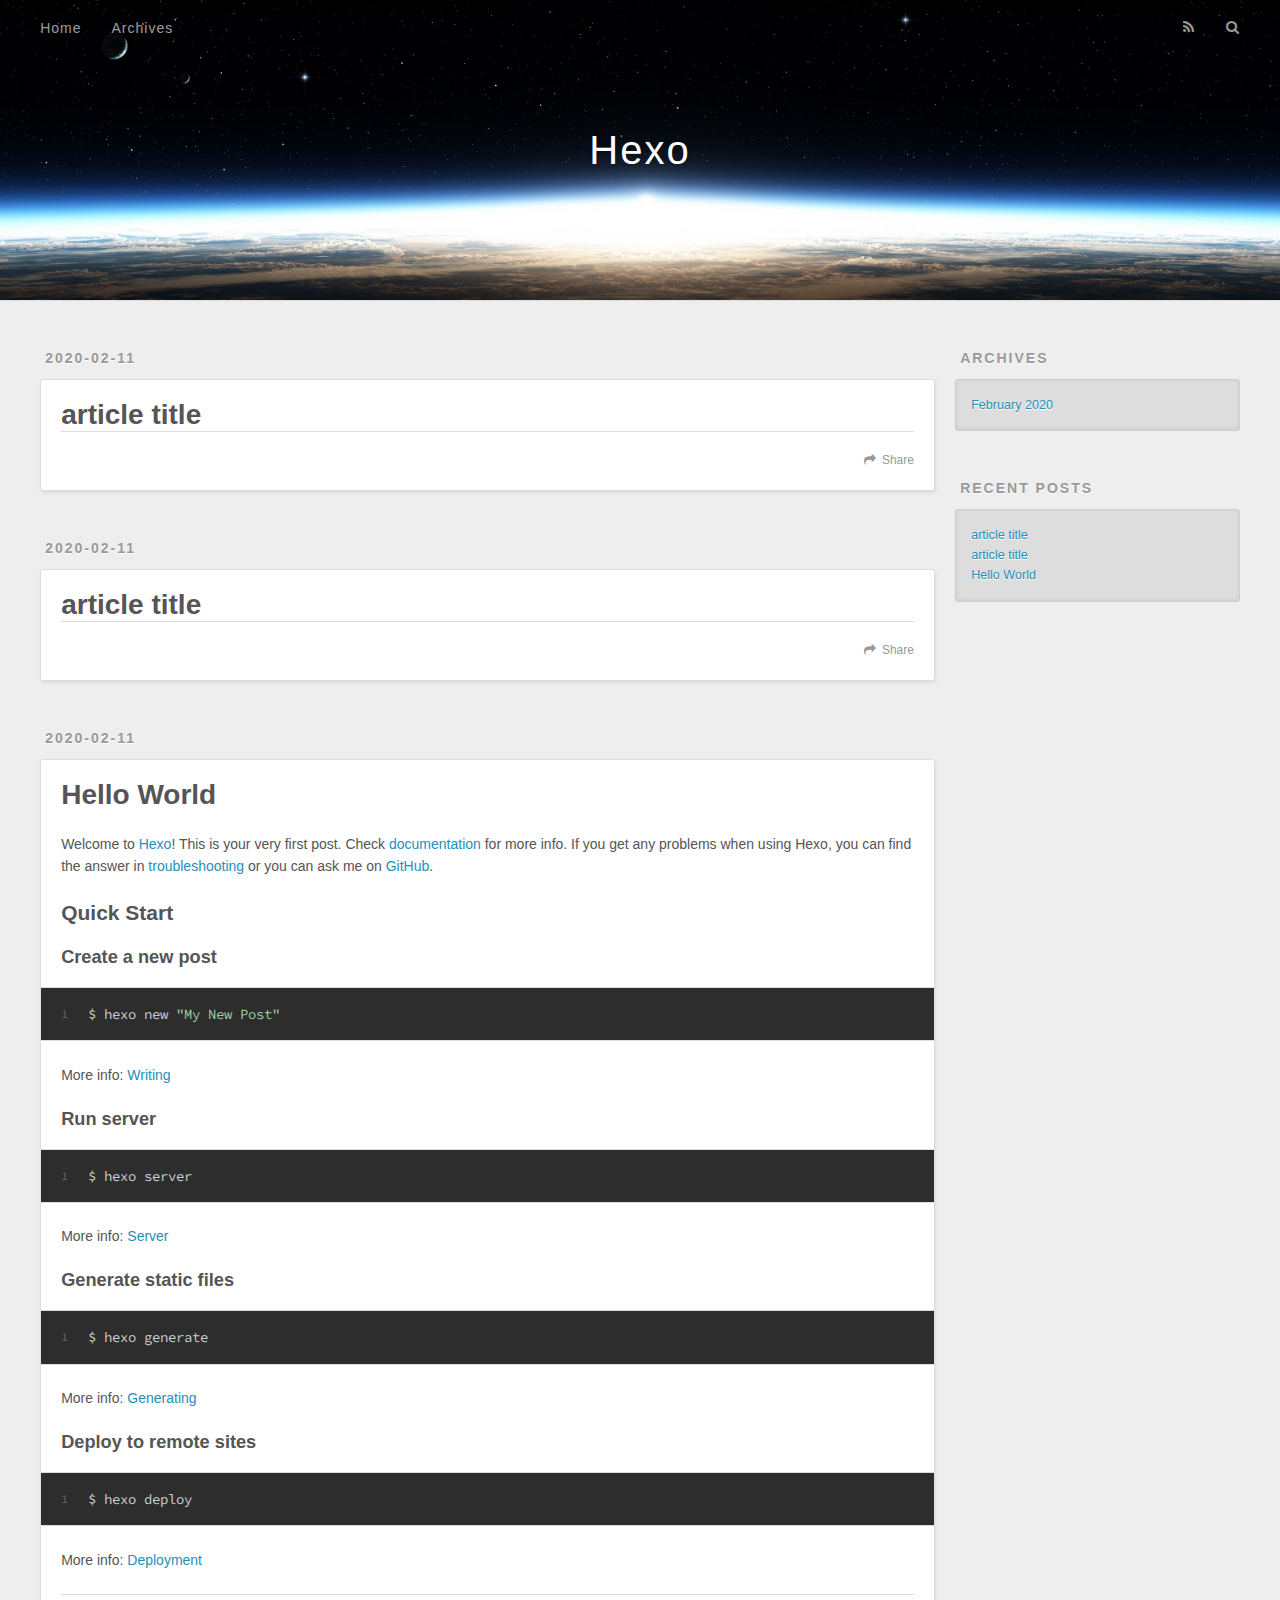
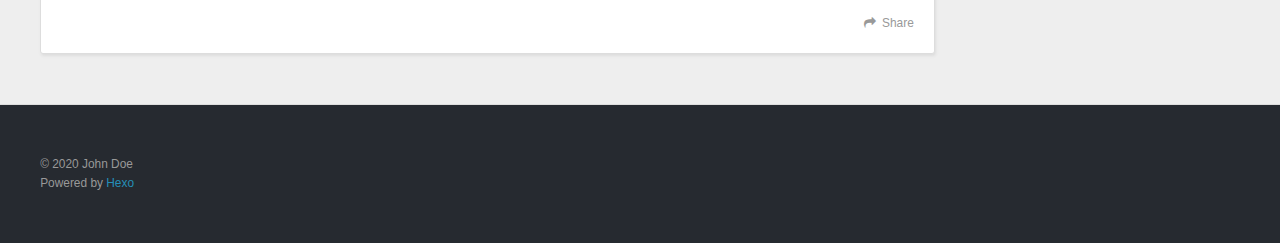
==== index.html @ 7d5e8325 "Site updated: 2020-02-11 22:13:36" ====
<!DOCTYPE html>
<html>
<head>
  <meta charset="utf-8">
  

  
  <title>Hexo</title>
  <meta name="viewport" content="width=device-width, initial-scale=1, maximum-scale=1">
  <meta property="og:type" content="website">
<meta property="og:title" content="Hexo">
<meta property="og:url" content="http://yoursite.com/index.html">
<meta property="og:site_name" content="Hexo">
<meta property="og:locale" content="en_US">
<meta property="article:author" content="John Doe">
<meta name="twitter:card" content="summary">
  
    <link rel="alternate" href="/atom.xml" title="Hexo" type="application/atom+xml">
  
  
    <link rel="icon" href="/favicon.png">
  
  
    <link href="//fonts.googleapis.com/css?family=Source+Code+Pro" rel="stylesheet" type="text/css">
  
  
<link rel="stylesheet" href="/css/style.css">

<meta name="generator" content="Hexo 4.2.0"></head>

<body>
  <div id="container">
    <div id="wrap">
      <header id="header">
  <div id="banner"></div>
  <div id="header-outer" class="outer">
    <div id="header-title" class="inner">
      <h1 id="logo-wrap">
        <a href="/" id="logo">Hexo</a>
      </h1>
      
    </div>
    <div id="header-inner" class="inner">
      <nav id="main-nav">
        <a id="main-nav-toggle" class="nav-icon"></a>
        
          <a class="main-nav-link" href="/">Home</a>
        
          <a class="main-nav-link" href="/archives">Archives</a>
        
      </nav>
      <nav id="sub-nav">
        
          <a id="nav-rss-link" class="nav-icon" href="/atom.xml" title="RSS Feed"></a>
        
        <a id="nav-search-btn" class="nav-icon" title="Search"></a>
      </nav>
      <div id="search-form-wrap">
        <form action="//google.com/search" method="get" accept-charset="UTF-8" class="search-form"><input type="search" name="q" class="search-form-input" placeholder="Search"><button type="submit" class="search-form-submit">&#xF002;</button><input type="hidden" name="sitesearch" value="http://yoursite.com"></form>
      </div>
    </div>
  </div>
</header>
      <div class="outer">
        <section id="main">
  
    <article id="post-article-title-1" class="article article-type-post" itemscope itemprop="blogPost">
  <div class="article-meta">
    <a href="/2020/02/11/article-title-1/" class="article-date">
  <time datetime="2020-02-11T14:12:03.000Z" itemprop="datePublished">2020-02-11</time>
</a>
    
  </div>
  <div class="article-inner">
    
    
      <header class="article-header">
        
  
    <h1 itemprop="name">
      <a class="article-title" href="/2020/02/11/article-title-1/">article title</a>
    </h1>
  

      </header>
    
    <div class="article-entry" itemprop="articleBody">
      
        
      
    </div>
    <footer class="article-footer">
      <a data-url="http://yoursite.com/2020/02/11/article-title-1/" data-id="ck6hyswh8000018v42j5yhwro" class="article-share-link">Share</a>
      
      
    </footer>
  </div>
  
</article>


  
    <article id="post-article-title" class="article article-type-post" itemscope itemprop="blogPost">
  <div class="article-meta">
    <a href="/2020/02/11/article-title/" class="article-date">
  <time datetime="2020-02-11T14:09:51.000Z" itemprop="datePublished">2020-02-11</time>
</a>
    
  </div>
  <div class="article-inner">
    
    
      <header class="article-header">
        
  
    <h1 itemprop="name">
      <a class="article-title" href="/2020/02/11/article-title/">article title</a>
    </h1>
  

      </header>
    
    <div class="article-entry" itemprop="articleBody">
      
        
      
    </div>
    <footer class="article-footer">
      <a data-url="http://yoursite.com/2020/02/11/article-title/" data-id="ck6hyswhe000118v4g1euhkkw" class="article-share-link">Share</a>
      
      
    </footer>
  </div>
  
</article>


  
    <article id="post-hello-world" class="article article-type-post" itemscope itemprop="blogPost">
  <div class="article-meta">
    <a href="/2020/02/11/hello-world/" class="article-date">
  <time datetime="2020-02-11T13:26:32.392Z" itemprop="datePublished">2020-02-11</time>
</a>
    
  </div>
  <div class="article-inner">
    
    
      <header class="article-header">
        
  
    <h1 itemprop="name">
      <a class="article-title" href="/2020/02/11/hello-world/">Hello World</a>
    </h1>
  

      </header>
    
    <div class="article-entry" itemprop="articleBody">
      
        <p>Welcome to <a href="https://hexo.io/" target="_blank" rel="noopener">Hexo</a>! This is your very first post. Check <a href="https://hexo.io/docs/" target="_blank" rel="noopener">documentation</a> for more info. If you get any problems when using Hexo, you can find the answer in <a href="https://hexo.io/docs/troubleshooting.html" target="_blank" rel="noopener">troubleshooting</a> or you can ask me on <a href="https://github.com/hexojs/hexo/issues" target="_blank" rel="noopener">GitHub</a>.</p>
<h2 id="Quick-Start"><a href="#Quick-Start" class="headerlink" title="Quick Start"></a>Quick Start</h2><h3 id="Create-a-new-post"><a href="#Create-a-new-post" class="headerlink" title="Create a new post"></a>Create a new post</h3><figure class="highlight bash"><table><tr><td class="gutter"><pre><span class="line">1</span><br></pre></td><td class="code"><pre><span class="line">$ hexo new <span class="string">"My New Post"</span></span><br></pre></td></tr></table></figure>

<p>More info: <a href="https://hexo.io/docs/writing.html" target="_blank" rel="noopener">Writing</a></p>
<h3 id="Run-server"><a href="#Run-server" class="headerlink" title="Run server"></a>Run server</h3><figure class="highlight bash"><table><tr><td class="gutter"><pre><span class="line">1</span><br></pre></td><td class="code"><pre><span class="line">$ hexo server</span><br></pre></td></tr></table></figure>

<p>More info: <a href="https://hexo.io/docs/server.html" target="_blank" rel="noopener">Server</a></p>
<h3 id="Generate-static-files"><a href="#Generate-static-files" class="headerlink" title="Generate static files"></a>Generate static files</h3><figure class="highlight bash"><table><tr><td class="gutter"><pre><span class="line">1</span><br></pre></td><td class="code"><pre><span class="line">$ hexo generate</span><br></pre></td></tr></table></figure>

<p>More info: <a href="https://hexo.io/docs/generating.html" target="_blank" rel="noopener">Generating</a></p>
<h3 id="Deploy-to-remote-sites"><a href="#Deploy-to-remote-sites" class="headerlink" title="Deploy to remote sites"></a>Deploy to remote sites</h3><figure class="highlight bash"><table><tr><td class="gutter"><pre><span class="line">1</span><br></pre></td><td class="code"><pre><span class="line">$ hexo deploy</span><br></pre></td></tr></table></figure>

<p>More info: <a href="https://hexo.io/docs/one-command-deployment.html" target="_blank" rel="noopener">Deployment</a></p>

      
    </div>
    <footer class="article-footer">
      <a data-url="http://yoursite.com/2020/02/11/hello-world/" data-id="ck6hxadur0000gwv4dtrx9w6g" class="article-share-link">Share</a>
      
      
    </footer>
  </div>
  
</article>


  


</section>
        
          <aside id="sidebar">
  
    

  
    

  
    
  
    
  <div class="widget-wrap">
    <h3 class="widget-title">Archives</h3>
    <div class="widget">
      <ul class="archive-list"><li class="archive-list-item"><a class="archive-list-link" href="/archives/2020/02/">February 2020</a></li></ul>
    </div>
  </div>


  
    
  <div class="widget-wrap">
    <h3 class="widget-title">Recent Posts</h3>
    <div class="widget">
      <ul>
        
          <li>
            <a href="/2020/02/11/article-title-1/">article title</a>
          </li>
        
          <li>
            <a href="/2020/02/11/article-title/">article title</a>
          </li>
        
          <li>
            <a href="/2020/02/11/hello-world/">Hello World</a>
          </li>
        
      </ul>
    </div>
  </div>

  
</aside>
        
      </div>
      <footer id="footer">
  
  <div class="outer">
    <div id="footer-info" class="inner">
      &copy; 2020 John Doe<br>
      Powered by <a href="http://hexo.io/" target="_blank">Hexo</a>
    </div>
  </div>
</footer>
    </div>
    <nav id="mobile-nav">
  
    <a href="/" class="mobile-nav-link">Home</a>
  
    <a href="/archives" class="mobile-nav-link">Archives</a>
  
</nav>
    

<script src="//ajax.googleapis.com/ajax/libs/jquery/2.0.3/jquery.min.js"></script>


  
<link rel="stylesheet" href="/fancybox/jquery.fancybox.css">

  
<script src="/fancybox/jquery.fancybox.pack.js"></script>




<script src="/js/script.js"></script>




  </div>
</body>
</html>
---- css/style.css ----
body {
  width: 100%;
}
body:before,
body:after {
  content: "";
  display: table;
}
body:after {
  clear: both;
}
html,
body,
div,
span,
applet,
object,
iframe,
h1,
h2,
h3,
h4,
h5,
h6,
p,
blockquote,
pre,
a,
abbr,
acronym,
address,
big,
cite,
code,
del,
dfn,
em,
img,
ins,
kbd,
q,
s,
samp,
small,
strike,
strong,
sub,
sup,
tt,
var,
dl,
dt,
dd,
ol,
ul,
li,
fieldset,
form,
label,
legend,
table,
caption,
tbody,
tfoot,
thead,
tr,
th,
td {
  margin: 0;
  padding: 0;
  border: 0;
  outline: 0;
  font-weight: inherit;
  font-style: inherit;
  font-family: inherit;
  font-size: 100%;
  vertical-align: baseline;
}
body {
  line-height: 1;
  color: #000;
  background: #fff;
}
ol,
ul {
  list-style: none;
}
table {
  border-collapse: separate;
  border-spacing: 0;
  vertical-align: middle;
}
caption,
th,
td {
  text-align: left;
  font-weight: normal;
  vertical-align: middle;
}
a img {
  border: none;
}
input,
button {
  margin: 0;
  padding: 0;
}
input::-moz-focus-inner,
button::-moz-focus-inner {
  border: 0;
  padding: 0;
}
@font-face {
  font-family: FontAwesome;
  font-style: normal;
  font-weight: normal;
  src: url("fonts/fontawesome-webfont.eot?v=#4.0.3");
  src: url("fonts/fontawesome-webfont.eot?#iefix&v=#4.0.3") format("embedded-opentype"), url("fonts/fontawesome-webfont.woff?v=#4.0.3") format("woff"), url("fonts/fontawesome-webfont.ttf?v=#4.0.3") format("truetype"), url("fonts/fontawesome-webfont.svg#fontawesomeregular?v=#4.0.3") format("svg");
}
html,
body,
#container {
  height: 100%;
}
body {
  background: #eee;
  font: 14px -apple-system, BlinkMacSystemFont, "Segoe UI", "Roboto", "Oxygen", "Ubuntu", "Cantarell", "Fira Sans", "Droid Sans", "Helvetica Neue", sans-serif;
  -webkit-text-size-adjust: 100%;
}
.outer {
  max-width: 1220px;
  margin: 0 auto;
  padding: 0 20px;
}
.outer:before,
.outer:after {
  content: "";
  display: table;
}
.outer:after {
  clear: both;
}
.inner {
  display: inline;
  float: left;
  width: 98.33333333333333%;
  margin: 0 0.833333333333333%;
}
.left,
.alignleft {
  float: left;
}
.right,
.alignright {
  float: right;
}
.clear {
  clear: both;
}
#container {
  position: relative;
}
.mobile-nav-on {
  overflow: hidden;
}
#wrap {
  height: 100%;
  width: 100%;
  position: absolute;
  top: 0;
  left: 0;
  -webkit-transition: 0.2s ease-out;
  -moz-transition: 0.2s ease-out;
  -ms-transition: 0.2s ease-out;
  transition: 0.2s ease-out;
  z-index: 1;
  background: #eee;
}
.mobile-nav-on #wrap {
  left: 280px;
}
@media screen and (min-width: 768px) {
  #main {
    display: inline;
    float: left;
    width: 73.33333333333333%;
    margin: 0 0.833333333333333%;
  }
}
.article-date,
.article-category-link,
.archive-year,
.widget-title {
  text-decoration: none;
  text-transform: uppercase;
  letter-spacing: 2px;
  color: #999;
  margin-bottom: 1em;
  margin-left: 5px;
  line-height: 1em;
  text-shadow: 0 1px #fff;
  font-weight: bold;
}
.article-inner,
.archive-article-inner {
  background: #fff;
  -webkit-box-shadow: 1px 2px 3px #ddd;
  box-shadow: 1px 2px 3px #ddd;
  border: 1px solid #ddd;
  border-radius: 3px;
}
.article-entry h1,
.widget h1 {
  font-size: 2em;
}
.article-entry h2,
.widget h2 {
  font-size: 1.5em;
}
.article-entry h3,
.widget h3 {
  font-size: 1.3em;
}
.article-entry h4,
.widget h4 {
  font-size: 1.2em;
}
.article-entry h5,
.widget h5 {
  font-size: 1em;
}
.article-entry h6,
.widget h6 {
  font-size: 1em;
  color: #999;
}
.article-entry hr,
.widget hr {
  border: 1px dashed #ddd;
}
.article-entry strong,
.widget strong {
  font-weight: bold;
}
.article-entry em,
.widget em,
.article-entry cite,
.widget cite {
  font-style: italic;
}
.article-entry sup,
.widget sup,
.article-entry sub,
.widget sub {
  font-size: 0.75em;
  line-height: 0;
  position: relative;
  vertical-align: baseline;
}
.article-entry sup,
.widget sup {
  top: -0.5em;
}
.article-entry sub,
.widget sub {
  bottom: -0.2em;
}
.article-entry small,
.widget small {
  font-size: 0.85em;
}
.article-entry acronym,
.widget acronym,
.article-entry abbr,
.widget abbr {
  border-bottom: 1px dotted;
}
.article-entry ul,
.widget ul,
.article-entry ol,
.widget ol,
.article-entry dl,
.widget dl {
  margin: 0 20px;
  line-height: 1.6em;
}
.article-entry ul ul,
.widget ul ul,
.article-entry ol ul,
.widget ol ul,
.article-entry ul ol,
.widget ul ol,
.article-entry ol ol,
.widget ol ol {
  margin-top: 0;
  margin-bottom: 0;
}
.article-entry ul,
.widget ul {
  list-style: disc;
}
.article-entry ol,
.widget ol {
  list-style: decimal;
}
.article-entry dt,
.widget dt {
  font-weight: bold;
}
#header {
  height: 300px;
  position: relative;
  border-bottom: 1px solid #ddd;
}
#header:before,
#header:after {
  content: "";
  position: absolute;
  left: 0;
  right: 0;
  height: 40px;
}
#header:before {
  top: 0;
  background: -webkit-linear-gradient(rgba(0,0,0,0.2), transparent);
  background: -moz-linear-gradient(rgba(0,0,0,0.2), transparent);
  background: -ms-linear-gradient(rgba(0,0,0,0.2), transparent);
  background: linear-gradient(rgba(0,0,0,0.2), transparent);
}
#header:after {
  bottom: 0;
  background: -webkit-linear-gradient(transparent, rgba(0,0,0,0.2));
  background: -moz-linear-gradient(transparent, rgba(0,0,0,0.2));
  background: -ms-linear-gradient(transparent, rgba(0,0,0,0.2));
  background: linear-gradient(transparent, rgba(0,0,0,0.2));
}
#header-outer {
  height: 100%;
  position: relative;
}
#header-inner {
  position: relative;
  overflow: hidden;
}
#banner {
  position: absolute;
  top: 0;
  left: 0;
  width: 100%;
  height: 100%;
  background: url("images/banner.jpg") center #000;
  -webkit-background-size: cover;
  -moz-background-size: cover;
  background-size: cover;
  z-index: -1;
}
#header-title {
  text-align: center;
  height: 40px;
  position: absolute;
  top: 50%;
  left: 0;
  margin-top: -20px;
}
#logo,
#subtitle {
  text-decoration: none;
  color: #fff;
  font-weight: 300;
  text-shadow: 0 1px 4px rgba(0,0,0,0.3);
}
#logo {
  font-size: 40px;
  line-height: 40px;
  letter-spacing: 2px;
}
#subtitle {
  font-size: 16px;
  line-height: 16px;
  letter-spacing: 1px;
}
#subtitle-wrap {
  margin-top: 16px;
}
#main-nav {
  float: left;
  margin-left: -15px;
}
.nav-icon,
.main-nav-link {
  float: left;
  color: #fff;
  opacity: 0.6;
  text-decoration: none;
  text-shadow: 0 1px rgba(0,0,0,0.2);
  -webkit-transition: opacity 0.2s;
  -moz-transition: opacity 0.2s;
  -ms-transition: opacity 0.2s;
  transition: opacity 0.2s;
  display: block;
  padding: 20px 15px;
}
.nav-icon:hover,
.main-nav-link:hover {
  opacity: 1;
}
.nav-icon {
  font-family: FontAwesome;
  text-align: center;
  font-size: 14px;
  width: 14px;
  height: 14px;
  padding: 20px 15px;
  position: relative;
  cursor: pointer;
}
.main-nav-link {
  font-weight: 300;
  letter-spacing: 1px;
}
@media screen and (max-width: 479px) {
  .main-nav-link {
    display: none;
  }
}
#main-nav-toggle {
  display: none;
}
#main-nav-toggle:before {
  content: "\f0c9";
}
@media screen and (max-width: 479px) {
  #main-nav-toggle {
    display: block;
  }
}
#sub-nav {
  float: right;
  margin-right: -15px;
}
#nav-rss-link:before {
  content: "\f09e";
}
#nav-search-btn:before {
  content: "\f002";
}
#search-form-wrap {
  position: absolute;
  top: 15px;
  width: 150px;
  height: 30px;
  right: -150px;
  opacity: 0;
  -webkit-transition: 0.2s ease-out;
  -moz-transition: 0.2s ease-out;
  -ms-transition: 0.2s ease-out;
  transition: 0.2s ease-out;
}
#search-form-wrap.on {
  opacity: 1;
  right: 0;
}
@media screen and (max-width: 479px) {
  #search-form-wrap {
    width: 100%;
    right: -100%;
  }
}
.search-form {
  position: absolute;
  top: 0;
  left: 0;
  right: 0;
  background: #fff;
  padding: 5px 15px;
  border-radius: 15px;
  -webkit-box-shadow: 0 0 10px rgba(0,0,0,0.3);
  box-shadow: 0 0 10px rgba(0,0,0,0.3);
}
.search-form-input {
  border: none;
  background: none;
  color: #555;
  width: 100%;
  font: 13px -apple-system, BlinkMacSystemFont, "Segoe UI", "Roboto", "Oxygen", "Ubuntu", "Cantarell", "Fira Sans", "Droid Sans", "Helvetica Neue", sans-serif;
  outline: none;
}
.search-form-input::-webkit-search-results-decoration,
.search-form-input::-webkit-search-cancel-button {
  -webkit-appearance: none;
}
.search-form-submit {
  position: absolute;
  top: 50%;
  right: 10px;
  margin-top: -7px;
  font: 13px FontAwesome;
  border: none;
  background: none;
  color: #bbb;
  cursor: pointer;
}
.search-form-submit:hover,
.search-form-submit:focus {
  color: #777;
}
.article {
  margin: 50px 0;
}
.article-inner {
  overflow: hidden;
}
.article-meta:before,
.article-meta:after {
  content: "";
  display: table;
}
.article-meta:after {
  clear: both;
}
.article-date {
  float: left;
}
.article-category {
  float: left;
  line-height: 1em;
  color: #ccc;
  text-shadow: 0 1px #fff;
  margin-left: 8px;
}
.article-category:before {
  content: "\2022";
}
.article-category-link {
  margin: 0 12px 1em;
}
.article-header {
  padding: 20px 20px 0;
}
.article-title {
  text-decoration: none;
  font-size: 2em;
  font-weight: bold;
  color: #555;
  line-height: 1.1em;
  -webkit-transition: color 0.2s;
  -moz-transition: color 0.2s;
  -ms-transition: color 0.2s;
  transition: color 0.2s;
}
a.article-title:hover {
  color: #258fb8;
}
.article-entry {
  color: #555;
  padding: 0 20px;
}
.article-entry:before,
.article-entry:after {
  content: "";
  display: table;
}
.article-entry:after {
  clear: both;
}
.article-entry p,
.article-entry table {
  line-height: 1.6em;
  margin: 1.6em 0;
}
.article-entry h1,
.article-entry h2,
.article-entry h3,
.article-entry h4,
.article-entry h5,
.article-entry h6 {
  font-weight: bold;
}
.article-entry h1,
.article-entry h2,
.article-entry h3,
.article-entry h4,
.article-entry h5,
.article-entry h6 {
  line-height: 1.1em;
  margin: 1.1em 0;
}
.article-entry a {
  color: #258fb8;
  text-decoration: none;
}
.article-entry a:hover {
  text-decoration: underline;
}
.article-entry ul,
.article-entry ol,
.article-entry dl {
  margin-top: 1.6em;
  margin-bottom: 1.6em;
}
.article-entry img,
.article-entry video {
  max-width: 100%;
  height: auto;
  display: block;
  margin: auto;
}
.article-entry iframe {
  border: none;
}
.article-entry table {
  width: 100%;
  border-collapse: collapse;
  border-spacing: 0;
}
.article-entry th {
  font-weight: bold;
  border-bottom: 3px solid #ddd;
  padding-bottom: 0.5em;
}
.article-entry td {
  border-bottom: 1px solid #ddd;
  padding: 10px 0;
}
.article-entry blockquote {
  font-family: Georgia, "Times New Roman", serif;
  font-size: 1.4em;
  margin: 1.6em 20px;
  text-align: center;
}
.article-entry blockquote footer {
  font-size: 14px;
  margin: 1.6em 0;
  font-family: -apple-system, BlinkMacSystemFont, "Segoe UI", "Roboto", "Oxygen", "Ubuntu", "Cantarell", "Fira Sans", "Droid Sans", "Helvetica Neue", sans-serif;
}
.article-entry blockquote footer cite:before {
  content: "—";
  padding: 0 0.5em;
}
.article-entry .pullquote {
  text-align: left;
  width: 45%;
  margin: 0;
}
.article-entry .pullquote.left {
  margin-left: 0.5em;
  margin-right: 1em;
}
.article-entry .pullquote.right {
  margin-right: 0.5em;
  margin-left: 1em;
}
.article-entry .caption {
  color: #999;
  display: block;
  font-size: 0.9em;
  margin-top: 0.5em;
  position: relative;
  text-align: center;
}
.article-entry .video-container {
  position: relative;
  padding-top: 56.25%;
  height: 0;
  overflow: hidden;
}
.article-entry .video-container iframe,
.article-entry .video-container object,
.article-entry .video-container embed {
  position: absolute;
  top: 0;
  left: 0;
  width: 100%;
  height: 100%;
  margin-top: 0;
}
.article-more-link a {
  display: inline-block;
  line-height: 1em;
  padding: 6px 15px;
  border-radius: 15px;
  background: #eee;
  color: #999;
  text-shadow: 0 1px #fff;
  text-decoration: none;
}
.article-more-link a:hover {
  background: #258fb8;
  color: #fff;
  text-decoration: none;
  text-shadow: 0 1px #1e7293;
}
.article-footer {
  font-size: 0.85em;
  line-height: 1.6em;
  border-top: 1px solid #ddd;
  padding-top: 1.6em;
  margin: 0 20px 20px;
}
.article-footer:before,
.article-footer:after {
  content: "";
  display: table;
}
.article-footer:after {
  clear: both;
}
.article-footer a {
  color: #999;
  text-decoration: none;
}
.article-footer a:hover {
  color: #555;
}
.article-tag-list-item {
  float: left;
  margin-right: 10px;
}
.article-tag-list-link:before {
  content: "#";
}
.article-comment-link {
  float: right;
}
.article-comment-link:before {
  content: "\f075";
  font-family: FontAwesome;
  padding-right: 8px;
}
.article-share-link {
  cursor: pointer;
  float: right;
  margin-left: 20px;
}
.article-share-link:before {
  content: "\f064";
  font-family: FontAwesome;
  padding-right: 6px;
}
#article-nav {
  position: relative;
}
#article-nav:before,
#article-nav:after {
  content: "";
  display: table;
}
#article-nav:after {
  clear: both;
}
@media screen and (min-width: 768px) {
  #article-nav {
    margin: 50px 0;
  }
  #article-nav:before {
    width: 8px;
    height: 8px;
    position: absolute;
    top: 50%;
    left: 50%;
    margin-top: -4px;
    margin-left: -4px;
    content: "";
    border-radius: 50%;
    background: #ddd;
    -webkit-box-shadow: 0 1px 2px #fff;
    box-shadow: 0 1px 2px #fff;
  }
}
.article-nav-link-wrap {
  text-decoration: none;
  text-shadow: 0 1px #fff;
  color: #999;
  -webkit-box-sizing: border-box;
  -moz-box-sizing: border-box;
  box-sizing: border-box;
  margin-top: 50px;
  text-align: center;
  display: block;
}
.article-nav-link-wrap:hover {
  color: #555;
}
@media screen and (min-width: 768px) {
  .article-nav-link-wrap {
    width: 50%;
    margin-top: 0;
  }
}
@media screen and (min-width: 768px) {
  #article-nav-newer {
    float: left;
    text-align: right;
    padding-right: 20px;
  }
}
@media screen and (min-width: 768px) {
  #article-nav-older {
    float: right;
    text-align: left;
    padding-left: 20px;
  }
}
.article-nav-caption {
  text-transform: uppercase;
  letter-spacing: 2px;
  color: #ddd;
  line-height: 1em;
  font-weight: bold;
}
#article-nav-newer .article-nav-caption {
  margin-right: -2px;
}
.article-nav-title {
  font-size: 0.85em;
  line-height: 1.6em;
  margin-top: 0.5em;
}
.article-share-box {
  position: absolute;
  display: none;
  background: #fff;
  -webkit-box-shadow: 1px 2px 10px rgba(0,0,0,0.2);
  box-shadow: 1px 2px 10px rgba(0,0,0,0.2);
  border-radius: 3px;
  margin-left: -145px;
  overflow: hidden;
  z-index: 1;
}
.article-share-box.on {
  display: block;
}
.article-share-input {
  width: 100%;
  background: none;
  -webkit-box-sizing: border-box;
  -moz-box-sizing: border-box;
  box-sizing: border-box;
  font: 14px -apple-system, BlinkMacSystemFont, "Segoe UI", "Roboto", "Oxygen", "Ubuntu", "Cantarell", "Fira Sans", "Droid Sans", "Helvetica Neue", sans-serif;
  padding: 0 15px;
  color: #555;
  outline: none;
  border: 1px solid #ddd;
  border-radius: 3px 3px 0 0;
  height: 36px;
  line-height: 36px;
}
.article-share-links {
  background: #eee;
}
.article-share-links:before,
.article-share-links:after {
  content: "";
  display: table;
}
.article-share-links:after {
  clear: both;
}
.article-share-twitter,
.article-share-facebook,
.article-share-pinterest,
.article-share-google {
  width: 50px;
  height: 36px;
  display: block;
  float: left;
  position: relative;
  color: #999;
  text-shadow: 0 1px #fff;
}
.article-share-twitter:before,
.article-share-facebook:before,
.article-share-pinterest:before,
.article-share-google:before {
  font-size: 20px;
  font-family: FontAwesome;
  width: 20px;
  height: 20px;
  position: absolute;
  top: 50%;
  left: 50%;
  margin-top: -10px;
  margin-left: -10px;
  text-align: center;
}
.article-share-twitter:hover,
.article-share-facebook:hover,
.article-share-pinterest:hover,
.article-share-google:hover {
  color: #fff;
}
.article-share-twitter:before {
  content: "\f099";
}
.article-share-twitter:hover {
  background: #00aced;
  text-shadow: 0 1px #008abe;
}
.article-share-facebook:before {
  content: "\f09a";
}
.article-share-facebook:hover {
  background: #3b5998;
  text-shadow: 0 1px #2f477a;
}
.article-share-pinterest:before {
  content: "\f0d2";
}
.article-share-pinterest:hover {
  background: #cb2027;
  text-shadow: 0 1px #a21a1f;
}
.article-share-google:before {
  content: "\f0d5";
}
.article-share-google:hover {
  background: #dd4b39;
  text-shadow: 0 1px #be3221;
}
.article-gallery {
  background: #000;
  position: relative;
}
.article-gallery-photos {
  position: relative;
  overflow: hidden;
}
.article-gallery-img {
  display: none;
  max-width: 100%;
}
.article-gallery-img:first-child {
  display: block;
}
.article-gallery-img.loaded {
  position: absolute;
  display: block;
}
.article-gallery-img img {
  display: block;
  max-width: 100%;
  margin: 0 auto;
}
#comments {
  background: #fff;
  -webkit-box-shadow: 1px 2px 3px #ddd;
  box-shadow: 1px 2px 3px #ddd;
  padding: 20px;
  border: 1px solid #ddd;
  border-radius: 3px;
  margin: 50px 0;
}
#comments a {
  color: #258fb8;
}
.archives-wrap {
  margin: 50px 0;
}
.archives:before,
.archives:after {
  content: "";
  display: table;
}
.archives:after {
  clear: both;
}
.archive-year-wrap {
  margin-bottom: 1em;
}
.archives {
  -webkit-column-gap: 10px;
  -moz-column-gap: 10px;
  column-gap: 10px;
}
@media screen and (min-width: 480px) and (max-width: 767px) {
  .archives {
    -webkit-column-count: 2;
    -moz-column-count: 2;
    column-count: 2;
  }
}
@media screen and (min-width: 768px) {
  .archives {
    -webkit-column-count: 3;
    -moz-column-count: 3;
    column-count: 3;
  }
}
.archive-article {
  -webkit-column-break-inside: avoid;
  page-break-inside: avoid;
  overflow: hidden;
  break-inside: avoid-column;
}
.archive-article-inner {
  padding: 10px;
  margin-bottom: 15px;
}
.archive-article-title {
  text-decoration: none;
  font-weight: bold;
  color: #555;
  -webkit-transition: color 0.2s;
  -moz-transition: color 0.2s;
  -ms-transition: color 0.2s;
  transition: color 0.2s;
  line-height: 1.6em;
}
.archive-article-title:hover {
  color: #258fb8;
}
.archive-article-footer {
  margin-top: 1em;
}
.archive-article-date {
  color: #999;
  text-decoration: none;
  font-size: 0.85em;
  line-height: 1em;
  margin-bottom: 0.5em;
  display: block;
}
#page-nav {
  margin: 50px auto;
  background: #fff;
  -webkit-box-shadow: 1px 2px 3px #ddd;
  box-shadow: 1px 2px 3px #ddd;
  border: 1px solid #ddd;
  border-radius: 3px;
  text-align: center;
  color: #999;
  overflow: hidden;
}
#page-nav:before,
#page-nav:after {
  content: "";
  display: table;
}
#page-nav:after {
  clear: both;
}
#page-nav a,
#page-nav span {
  padding: 10px 20px;
  line-height: 1;
  height: 2ex;
}
#page-nav a {
  color: #999;
  text-decoration: none;
}
#page-nav a:hover {
  background: #999;
  color: #fff;
}
#page-nav .prev {
  float: left;
}
#page-nav .next {
  float: right;
}
#page-nav .page-number {
  display: inline-block;
}
@media screen and (max-width: 479px) {
  #page-nav .page-number {
    display: none;
  }
}
#page-nav .current {
  color: #555;
  font-weight: bold;
}
#page-nav .space {
  color: #ddd;
}
#footer {
  background: #262a30;
  padding: 50px 0;
  border-top: 1px solid #ddd;
  color: #999;
}
#footer a {
  color: #258fb8;
  text-decoration: none;
}
#footer a:hover {
  text-decoration: underline;
}
#footer-info {
  line-height: 1.6em;
  font-size: 0.85em;
}
.article-entry pre,
.article-entry .highlight {
  background: #2d2d2d;
  margin: 0 -20px;
  padding: 15px 20px;
  border-style: solid;
  border-color: #ddd;
  border-width: 1px 0;
  overflow: auto;
  color: #ccc;
  line-height: 22.400000000000002px;
}
.article-entry .highlight .gutter pre,
.article-entry .gist .gist-file .gist-data .line-numbers {
  color: #666;
  font-size: 0.85em;
}
.article-entry pre,
.article-entry code {
  font-family: "Source Code Pro", Consolas, Monaco, Menlo, Consolas, monospace;
}
.article-entry code {
  background: #eee;
  text-shadow: 0 1px #fff;
  padding: 0 0.3em;
}
.article-entry pre code {
  background: none;
  text-shadow: none;
  padding: 0;
}
.article-entry .highlight pre {
  border: none;
  margin: 0;
  padding: 0;
}
.article-entry .highlight table {
  margin: 0;
  width: auto;
}
.article-entry .highlight td {
  border: none;
  padding: 0;
}
.article-entry .highlight figcaption {
  font-size: 0.85em;
  color: #999;
  line-height: 1em;
  margin-bottom: 1em;
}
.article-entry .highlight figcaption:before,
.article-entry .highlight figcaption:after {
  content: "";
  display: table;
}
.article-entry .highlight figcaption:after {
  clear: both;
}
.article-entry .highlight figcaption a {
  float: right;
}
.article-entry .highlight .gutter pre {
  text-align: right;
  padding-right: 20px;
}
.article-entry .highlight .line {
  height: 22.400000000000002px;
}
.article-entry .highlight .line.marked {
  background: #515151;
}
.article-entry .gist {
  margin: 0 -20px;
  border-style: solid;
  border-color: #ddd;
  border-width: 1px 0;
  background: #2d2d2d;
  padding: 15px 20px 15px 0;
}
.article-entry .gist .gist-file {
  border: none;
  font-family: "Source Code Pro", Consolas, Monaco, Menlo, Consolas, monospace;
  margin: 0;
}
.article-entry .gist .gist-file .gist-data {
  background: none;
  border: none;
}
.article-entry .gist .gist-file .gist-data .line-numbers {
  background: none;
  border: none;
  padding: 0 20px 0 0;
}
.article-entry .gist .gist-file .gist-data .line-data {
  padding: 0 !important;
}
.article-entry .gist .gist-file .highlight {
  margin: 0;
  padding: 0;
  border: none;
}
.article-entry .gist .gist-file .gist-meta {
  background: #2d2d2d;
  color: #999;
  font: 0.85em -apple-system, BlinkMacSystemFont, "Segoe UI", "Roboto", "Oxygen", "Ubuntu", "Cantarell", "Fira Sans", "Droid Sans", "Helvetica Neue", sans-serif;
  text-shadow: 0 0;
  padding: 0;
  margin-top: 1em;
  margin-left: 20px;
}
.article-entry .gist .gist-file .gist-meta a {
  color: #258fb8;
  font-weight: normal;
}
.article-entry .gist .gist-file .gist-meta a:hover {
  text-decoration: underline;
}
pre .comment,
pre .title {
  color: #999;
}
pre .variable,
pre .attribute,
pre .tag,
pre .regexp,
pre .ruby .constant,
pre .xml .tag .title,
pre .xml .pi,
pre .xml .doctype,
pre .html .doctype,
pre .css .id,
pre .css .class,
pre .css .pseudo {
  color: #f2777a;
}
pre .number,
pre .preprocessor,
pre .built_in,
pre .literal,
pre .params,
pre .constant {
  color: #f99157;
}
pre .class,
pre .ruby .class .title,
pre .css .rules .attribute {
  color: #9c9;
}
pre .string,
pre .value,
pre .inheritance,
pre .header,
pre .ruby .symbol,
pre .xml .cdata {
  color: #9c9;
}
pre .css .hexcolor {
  color: #6cc;
}
pre .function,
pre .python .decorator,
pre .python .title,
pre .ruby .function .title,
pre .ruby .title .keyword,
pre .perl .sub,
pre .javascript .title,
pre .coffeescript .title {
  color: #69c;
}
pre .keyword,
pre .javascript .function {
  color: #c9c;
}
@media screen and (max-width: 479px) {
  #mobile-nav {
    position: absolute;
    top: 0;
    left: 0;
    width: 280px;
    height: 100%;
    background: #191919;
    border-right: 1px solid #fff;
  }
}
@media screen and (max-width: 479px) {
  .mobile-nav-link {
    display: block;
    color: #999;
    text-decoration: none;
    padding: 15px 20px;
    font-weight: bold;
  }
  .mobile-nav-link:hover {
    color: #fff;
  }
}
@media screen and (min-width: 768px) {
  #sidebar {
    display: inline;
    float: left;
    width: 23.333333333333332%;
    margin: 0 0.833333333333333%;
  }
}
.widget-wrap {
  margin: 50px 0;
}
.widget {
  color: #777;
  text-shadow: 0 1px #fff;
  background: #ddd;
  -webkit-box-shadow: 0 -1px 4px #ccc inset;
  box-shadow: 0 -1px 4px #ccc inset;
  border: 1px solid #ccc;
  padding: 15px;
  border-radius: 3px;
}
.widget a {
  color: #258fb8;
  text-decoration: none;
}
.widget a:hover {
  text-decoration: underline;
}
.widget ul ul,
.widget ol ul,
.widget dl ul,
.widget ul ol,
.widget ol ol,
.widget dl ol,
.widget ul dl,
.widget ol dl,
.widget dl dl {
  margin-left: 15px;
  list-style: disc;
}
.widget {
  line-height: 1.6em;
  word-wrap: break-word;
  font-size: 0.9em;
}
.widget ul,
.widget ol {
  list-style: none;
  margin: 0;
}
.widget ul ul,
.widget ol ul,
.widget ul ol,
.widget ol ol {
  margin: 0 20px;
}
.widget ul ul,
.widget ol ul {
  list-style: disc;
}
.widget ul ol,
.widget ol ol {
  list-style: decimal;
}
.category-list-count,
.tag-list-count,
.archive-list-count {
  padding-left: 5px;
  color: #999;
  font-size: 0.85em;
}
.category-list-count:before,
.tag-list-count:before,
.archive-list-count:before {
  content: "(";
}
.category-list-count:after,
.tag-list-count:after,
.archive-list-count:after {
  content: ")";
}
.tagcloud a {
  margin-right: 5px;
  display: inline-block;
}
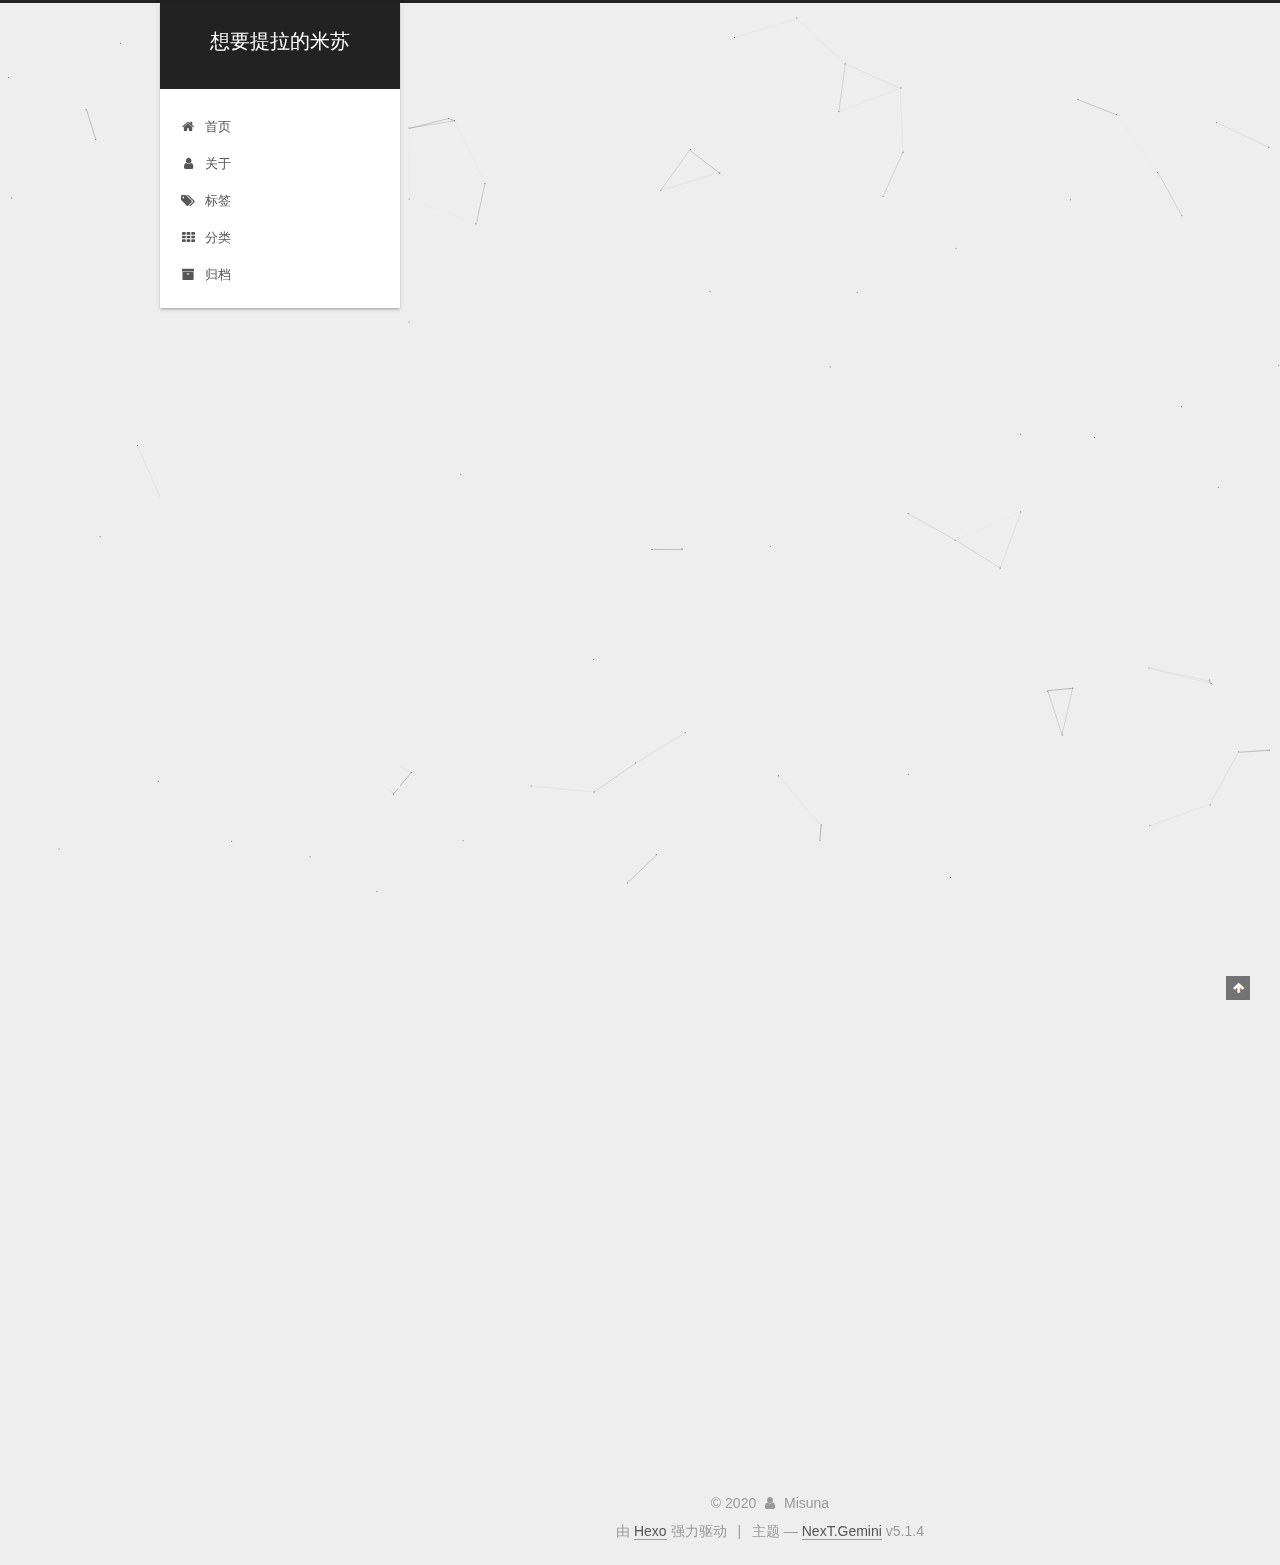
==== commit dab9751e: "Site updated: 2020-02-12 00:01:59" ====
--- a/index.html
+++ b/index.html
@@ -1,276 +1,937 @@
 <!DOCTYPE html>
-<html>
+
+
+
+  
+
+
+<html class="theme-next gemini use-motion" lang="zh-Hans">
 <head>
-  <meta charset="utf-8">
-  
-
-  
-  <title>Hexo</title>
-  <meta name="viewport" content="width=device-width, initial-scale=1, maximum-scale=1">
-  <meta property="og:type" content="website">
-<meta property="og:title" content="Hexo">
+  <meta charset="UTF-8"/>
+<meta http-equiv="X-UA-Compatible" content="IE=edge" />
+<meta name="viewport" content="width=device-width, initial-scale=1, maximum-scale=1"/>
+<meta name="theme-color" content="#222">
+
+
+
+
+
+
+
+
+
+<meta http-equiv="Cache-Control" content="no-transform" />
+<meta http-equiv="Cache-Control" content="no-siteapp" />
+
+
+
+
+
+
+
+
+
+
+
+
+
+
+
+
+  
+  
+  <link href="/lib/fancybox/source/jquery.fancybox.css?v=2.1.5" rel="stylesheet" type="text/css" />
+
+
+
+
+
+
+
+<link href="/lib/font-awesome/css/font-awesome.min.css?v=4.6.2" rel="stylesheet" type="text/css" />
+
+<link href="/css/main.css?v=5.1.4" rel="stylesheet" type="text/css" />
+
+
+  <link rel="apple-touch-icon" sizes="180x180" href="/images/apple-touch-icon-next.png?v=5.1.4">
+
+
+  <link rel="icon" type="image/png" sizes="32x32" href="/images/favicon-32x32-next.png?v=5.1.4">
+
+
+  <link rel="icon" type="image/png" sizes="16x16" href="/images/favicon-16x16-next.png?v=5.1.4">
+
+
+  <link rel="mask-icon" href="/images/logo.svg?v=5.1.4" color="#222">
+
+
+
+
+
+  <meta name="keywords" content="Hexo, NexT" />
+
+
+
+
+
+
+
+
+
+
+<meta name="description" content="大概需要做点什么了">
+<meta property="og:type" content="website">
+<meta property="og:title" content="想要提拉的米苏">
 <meta property="og:url" content="http://yoursite.com/index.html">
-<meta property="og:site_name" content="Hexo">
-<meta property="og:locale" content="en_US">
-<meta property="article:author" content="John Doe">
+<meta property="og:site_name" content="想要提拉的米苏">
+<meta property="og:description" content="大概需要做点什么了">
+<meta property="article:author" content="Misuna">
 <meta name="twitter:card" content="summary">
-  
-    <link rel="alternate" href="/atom.xml" title="Hexo" type="application/atom+xml">
-  
-  
-    <link rel="icon" href="/favicon.png">
-  
-  
-    <link href="//fonts.googleapis.com/css?family=Source+Code+Pro" rel="stylesheet" type="text/css">
-  
-  
-<link rel="stylesheet" href="/css/style.css">
+
+
+
+<script type="text/javascript" id="hexo.configurations">
+  var NexT = window.NexT || {};
+  var CONFIG = {
+    root: '/',
+    scheme: 'Gemini',
+    version: '5.1.4',
+    sidebar: {"position":"left","display":"post","offset":12,"b2t":false,"scrollpercent":false,"onmobile":false},
+    fancybox: true,
+    tabs: true,
+    motion: {"enable":true,"async":false,"transition":{"post_block":"fadeIn","post_header":"slideDownIn","post_body":"slideDownIn","coll_header":"slideLeftIn","sidebar":"slideUpIn"}},
+    duoshuo: {
+      userId: '0',
+      author: '博主'
+    },
+    algolia: {
+      applicationID: '',
+      apiKey: '',
+      indexName: '',
+      hits: {"per_page":10},
+      labels: {"input_placeholder":"Search for Posts","hits_empty":"We didn't find any results for the search: ${query}","hits_stats":"${hits} results found in ${time} ms"}
+    }
+  };
+</script>
+
+
+
+  <link rel="canonical" href="http://yoursite.com/"/>
+
+
+
+
+
+  <title>想要提拉的米苏</title>
+  
+
+
+
+
+
+
+
 
 <meta name="generator" content="Hexo 4.2.0"></head>
 
-<body>
-  <div id="container">
-    <div id="wrap">
-      <header id="header">
-  <div id="banner"></div>
-  <div id="header-outer" class="outer">
-    <div id="header-title" class="inner">
-      <h1 id="logo-wrap">
-        <a href="/" id="logo">Hexo</a>
-      </h1>
-      
+<body itemscope itemtype="http://schema.org/WebPage" lang="zh-Hans">
+
+  
+  
+    
+  
+
+  <div class="container sidebar-position-left 
+  page-home">
+    <div class="headband"></div>
+
+    <header id="header" class="header" itemscope itemtype="http://schema.org/WPHeader">
+      <div class="header-inner"><div class="site-brand-wrapper">
+  <div class="site-meta ">
+    
+
+    <div class="custom-logo-site-title">
+      <a href="/"  class="brand" rel="start">
+        <span class="logo-line-before"><i></i></span>
+        <span class="site-title">想要提拉的米苏</span>
+        <span class="logo-line-after"><i></i></span>
+      </a>
     </div>
-    <div id="header-inner" class="inner">
-      <nav id="main-nav">
-        <a id="main-nav-toggle" class="nav-icon"></a>
-        
-          <a class="main-nav-link" href="/">Home</a>
-        
-          <a class="main-nav-link" href="/archives">Archives</a>
-        
-      </nav>
-      <nav id="sub-nav">
-        
-          <a id="nav-rss-link" class="nav-icon" href="/atom.xml" title="RSS Feed"></a>
-        
-        <a id="nav-search-btn" class="nav-icon" title="Search"></a>
-      </nav>
-      <div id="search-form-wrap">
-        <form action="//google.com/search" method="get" accept-charset="UTF-8" class="search-form"><input type="search" name="q" class="search-form-input" placeholder="Search"><button type="submit" class="search-form-submit">&#xF002;</button><input type="hidden" name="sitesearch" value="http://yoursite.com"></form>
-      </div>
+      
+        <p class="site-subtitle"></p>
+      
+  </div>
+
+  <div class="site-nav-toggle">
+    <button>
+      <span class="btn-bar"></span>
+      <span class="btn-bar"></span>
+      <span class="btn-bar"></span>
+    </button>
+  </div>
+</div>
+
+<nav class="site-nav">
+  
+
+  
+    <ul id="menu" class="menu">
+      
+        
+        <li class="menu-item menu-item-home">
+          <a href="/%20" rel="section">
+            
+              <i class="menu-item-icon fa fa-fw fa-home"></i> <br />
+            
+            首页
+          </a>
+        </li>
+      
+        
+        <li class="menu-item menu-item-about">
+          <a href="/about/%20" rel="section">
+            
+              <i class="menu-item-icon fa fa-fw fa-user"></i> <br />
+            
+            关于
+          </a>
+        </li>
+      
+        
+        <li class="menu-item menu-item-tags">
+          <a href="/tags/%20" rel="section">
+            
+              <i class="menu-item-icon fa fa-fw fa-tags"></i> <br />
+            
+            标签
+          </a>
+        </li>
+      
+        
+        <li class="menu-item menu-item-categories">
+          <a href="/categories/%20" rel="section">
+            
+              <i class="menu-item-icon fa fa-fw fa-th"></i> <br />
+            
+            分类
+          </a>
+        </li>
+      
+        
+        <li class="menu-item menu-item-archives">
+          <a href="/archives/%20" rel="section">
+            
+              <i class="menu-item-icon fa fa-fw fa-archive"></i> <br />
+            
+            归档
+          </a>
+        </li>
+      
+
+      
+    </ul>
+  
+
+  
+</nav>
+
+
+
+ </div>
+    </header>
+
+    <main id="main" class="main">
+      <div class="main-inner">
+        <div class="content-wrap">
+          <div id="content" class="content">
+            
+  <section id="posts" class="posts-expand">
+    
+      
+
+  
+
+  
+  
+  
+
+  <article class="post post-type-normal" itemscope itemtype="http://schema.org/Article">
+  
+  
+  
+  <div class="post-block">
+    <link itemprop="mainEntityOfPage" href="http://yoursite.com/2020/02/11/article-title-1/">
+
+    <span hidden itemprop="author" itemscope itemtype="http://schema.org/Person">
+      <meta itemprop="name" content="Misuna">
+      <meta itemprop="description" content="">
+      <meta itemprop="image" content="/images/avatar.jpg">
+    </span>
+
+    <span hidden itemprop="publisher" itemscope itemtype="http://schema.org/Organization">
+      <meta itemprop="name" content="想要提拉的米苏">
+    </span>
+
+    
+      <header class="post-header">
+
+        
+        
+          <h1 class="post-title" itemprop="name headline">
+                
+                <a class="post-title-link" href="/2020/02/11/article-title-1/" itemprop="url">article title</a></h1>
+        
+
+        <div class="post-meta">
+          <span class="post-time">
+            
+              <span class="post-meta-item-icon">
+                <i class="fa fa-calendar-o"></i>
+              </span>
+              
+                <span class="post-meta-item-text">发表于</span>
+              
+              <time title="创建于" itemprop="dateCreated datePublished" datetime="2020-02-11T22:12:03+08:00">
+                2020-02-11
+              </time>
+            
+
+            
+
+            
+          </span>
+
+          
+
+          
+            
+          
+
+          
+          
+
+          
+
+          
+
+          
+
+        </div>
+      </header>
+    
+
+    
+    
+    
+    <div class="post-body" itemprop="articleBody">
+
+      
+      
+
+      
+        
+          
+            
+          
+        
+      
+    </div>
+    
+    
+    
+
+    
+
+    
+
+    
+
+    <footer class="post-footer">
+      
+
+      
+
+      
+
+      
+      
+        <div class="post-eof"></div>
+      
+    </footer>
+  </div>
+  
+  
+  
+  </article>
+
+
+    
+      
+
+  
+
+  
+  
+  
+
+  <article class="post post-type-normal" itemscope itemtype="http://schema.org/Article">
+  
+  
+  
+  <div class="post-block">
+    <link itemprop="mainEntityOfPage" href="http://yoursite.com/2020/02/11/article-title/">
+
+    <span hidden itemprop="author" itemscope itemtype="http://schema.org/Person">
+      <meta itemprop="name" content="Misuna">
+      <meta itemprop="description" content="">
+      <meta itemprop="image" content="/images/avatar.jpg">
+    </span>
+
+    <span hidden itemprop="publisher" itemscope itemtype="http://schema.org/Organization">
+      <meta itemprop="name" content="想要提拉的米苏">
+    </span>
+
+    
+      <header class="post-header">
+
+        
+        
+          <h1 class="post-title" itemprop="name headline">
+                
+                <a class="post-title-link" href="/2020/02/11/article-title/" itemprop="url">article title</a></h1>
+        
+
+        <div class="post-meta">
+          <span class="post-time">
+            
+              <span class="post-meta-item-icon">
+                <i class="fa fa-calendar-o"></i>
+              </span>
+              
+                <span class="post-meta-item-text">发表于</span>
+              
+              <time title="创建于" itemprop="dateCreated datePublished" datetime="2020-02-11T22:09:51+08:00">
+                2020-02-11
+              </time>
+            
+
+            
+
+            
+          </span>
+
+          
+
+          
+            
+          
+
+          
+          
+
+          
+
+          
+
+          
+
+        </div>
+      </header>
+    
+
+    
+    
+    
+    <div class="post-body" itemprop="articleBody">
+
+      
+      
+
+      
+        
+          
+            
+          
+        
+      
+    </div>
+    
+    
+    
+
+    
+
+    
+
+    
+
+    <footer class="post-footer">
+      
+
+      
+
+      
+
+      
+      
+        <div class="post-eof"></div>
+      
+    </footer>
+  </div>
+  
+  
+  
+  </article>
+
+
+    
+      
+
+  
+
+  
+  
+  
+
+  <article class="post post-type-normal" itemscope itemtype="http://schema.org/Article">
+  
+  
+  
+  <div class="post-block">
+    <link itemprop="mainEntityOfPage" href="http://yoursite.com/2020/02/11/hello-world/">
+
+    <span hidden itemprop="author" itemscope itemtype="http://schema.org/Person">
+      <meta itemprop="name" content="Misuna">
+      <meta itemprop="description" content="">
+      <meta itemprop="image" content="/images/avatar.jpg">
+    </span>
+
+    <span hidden itemprop="publisher" itemscope itemtype="http://schema.org/Organization">
+      <meta itemprop="name" content="想要提拉的米苏">
+    </span>
+
+    
+      <header class="post-header">
+
+        
+        
+          <h1 class="post-title" itemprop="name headline">
+                
+                <a class="post-title-link" href="/2020/02/11/hello-world/" itemprop="url">Hello World</a></h1>
+        
+
+        <div class="post-meta">
+          <span class="post-time">
+            
+              <span class="post-meta-item-icon">
+                <i class="fa fa-calendar-o"></i>
+              </span>
+              
+                <span class="post-meta-item-text">发表于</span>
+              
+              <time title="创建于" itemprop="dateCreated datePublished" datetime="2020-02-11T21:26:32+08:00">
+                2020-02-11
+              </time>
+            
+
+            
+
+            
+          </span>
+
+          
+
+          
+            
+          
+
+          
+          
+
+          
+
+          
+
+          
+
+        </div>
+      </header>
+    
+
+    
+    
+    
+    <div class="post-body" itemprop="articleBody">
+
+      
+      
+
+      
+        
+          
+            <p>Welcome to <a href="https://hexo.io/" target="_blank" rel="noopener">Hexo</a>! This is your very first post. Check <a href="https://hexo.io/docs/" target="_blank" rel="noopener">documentation</a> for more info. If you get any problems when using Hexo, you can find the answer in <a href="https://hexo.io/docs/troubleshooting.html" target="_blank" rel="noopener">troubleshooting</a> or you can ask me on <a href="https://github.com/hexojs/hexo/issues" target="_blank" rel="noopener">GitHub</a>.</p>
+<h2 id="Quick-Start"><a href="#Quick-Start" class="headerlink" title="Quick Start"></a>Quick Start</h2><h3 id="Create-a-new-post"><a href="#Create-a-new-post" class="headerlink" title="Create a new post"></a>Create a new post</h3><figure class="highlight bash"><table><tr><td class="gutter"><pre><span class="line">1</span><br></pre></td><td class="code"><pre><span class="line">$ hexo new <span class="string">"My New Post"</span></span><br></pre></td></tr></table></figure>
+
+<p>More info: <a href="https://hexo.io/docs/writing.html" target="_blank" rel="noopener">Writing</a></p>
+<h3 id="Run-server"><a href="#Run-server" class="headerlink" title="Run server"></a>Run server</h3><figure class="highlight bash"><table><tr><td class="gutter"><pre><span class="line">1</span><br></pre></td><td class="code"><pre><span class="line">$ hexo server</span><br></pre></td></tr></table></figure>
+
+<p>More info: <a href="https://hexo.io/docs/server.html" target="_blank" rel="noopener">Server</a></p>
+<h3 id="Generate-static-files"><a href="#Generate-static-files" class="headerlink" title="Generate static files"></a>Generate static files</h3><figure class="highlight bash"><table><tr><td class="gutter"><pre><span class="line">1</span><br></pre></td><td class="code"><pre><span class="line">$ hexo generate</span><br></pre></td></tr></table></figure>
+
+<p>More info: <a href="https://hexo.io/docs/generating.html" target="_blank" rel="noopener">Generating</a></p>
+<h3 id="Deploy-to-remote-sites"><a href="#Deploy-to-remote-sites" class="headerlink" title="Deploy to remote sites"></a>Deploy to remote sites</h3><figure class="highlight bash"><table><tr><td class="gutter"><pre><span class="line">1</span><br></pre></td><td class="code"><pre><span class="line">$ hexo deploy</span><br></pre></td></tr></table></figure>
+
+<p>More info: <a href="https://hexo.io/docs/one-command-deployment.html" target="_blank" rel="noopener">Deployment</a></p>
+
+          
+        
+      
+    </div>
+    
+    
+    
+
+    
+
+    
+
+    
+
+    <footer class="post-footer">
+      
+
+      
+
+      
+
+      
+      
+        <div class="post-eof"></div>
+      
+    </footer>
+  </div>
+  
+  
+  
+  </article>
+
+
+    
+  </section>
+
+  
+
+
+          </div>
+          
+
+
+          
+
+        </div>
+        
+          
+  
+  <div class="sidebar-toggle">
+    <div class="sidebar-toggle-line-wrap">
+      <span class="sidebar-toggle-line sidebar-toggle-line-first"></span>
+      <span class="sidebar-toggle-line sidebar-toggle-line-middle"></span>
+      <span class="sidebar-toggle-line sidebar-toggle-line-last"></span>
     </div>
   </div>
-</header>
-      <div class="outer">
-        <section id="main">
-  
-    <article id="post-article-title-1" class="article article-type-post" itemscope itemprop="blogPost">
-  <div class="article-meta">
-    <a href="/2020/02/11/article-title-1/" class="article-date">
-  <time datetime="2020-02-11T14:12:03.000Z" itemprop="datePublished">2020-02-11</time>
-</a>
-    
+
+  <aside id="sidebar" class="sidebar">
+    
+    <div class="sidebar-inner">
+
+      
+
+      
+
+      <section class="site-overview-wrap sidebar-panel sidebar-panel-active">
+        <div class="site-overview">
+          <div class="site-author motion-element" itemprop="author" itemscope itemtype="http://schema.org/Person">
+            
+              <img class="site-author-image" itemprop="image"
+                src="/images/avatar.jpg"
+                alt="Misuna" />
+            
+              <p class="site-author-name" itemprop="name">Misuna</p>
+              <p class="site-description motion-element" itemprop="description">大概需要做点什么了</p>
+          </div>
+
+          <nav class="site-state motion-element">
+
+            
+              <div class="site-state-item site-state-posts">
+              
+                <a href="/archives/%20%7C%7C%20archive">
+              
+                  <span class="site-state-item-count">3</span>
+                  <span class="site-state-item-name">日志</span>
+                </a>
+              </div>
+            
+
+            
+
+            
+
+          </nav>
+
+          
+
+          
+            <div class="links-of-author motion-element">
+                
+                  <span class="links-of-author-item">
+                    <a href="https://github.com/Misunam" target="_blank" title="GitHub">
+                      
+                        <i class="fa fa-fw fa-github"></i>GitHub</a>
+                  </span>
+                
+                  <span class="links-of-author-item">
+                    <a href="mailto:misuna09@gmail.com" target="_blank" title="E-Mail">
+                      
+                        <i class="fa fa-fw fa-envelope"></i>E-Mail</a>
+                  </span>
+                
+            </div>
+          
+
+          
+          
+
+          
+          
+            <div class="links-of-blogroll motion-element links-of-blogroll-block">
+              <div class="links-of-blogroll-title">
+                <i class="fa  fa-fw fa-link"></i>
+                Links
+              </div>
+              <ul class="links-of-blogroll-list">
+                
+                  <li class="links-of-blogroll-item">
+                    <a href="http://example.com/" title="Title" target="_blank">Title</a>
+                  </li>
+                
+              </ul>
+            </div>
+          
+
+          
+
+        </div>
+      </section>
+
+      
+
+      
+
+    </div>
+  </aside>
+
+
+        
+      </div>
+    </main>
+
+    <footer id="footer" class="footer">
+      <div class="footer-inner">
+        <div class="copyright">&copy; <span itemprop="copyrightYear">2020</span>
+  <span class="with-love">
+    <i class="fa fa-user"></i>
+  </span>
+  <span class="author" itemprop="copyrightHolder">Misuna</span>
+
+  
+</div>
+
+
+  <div class="powered-by">由 <a class="theme-link" target="_blank" href="https://hexo.io">Hexo</a> 强力驱动</div>
+
+
+
+  <span class="post-meta-divider">|</span>
+
+
+
+  <div class="theme-info">主题 &mdash; <a class="theme-link" target="_blank" href="https://github.com/iissnan/hexo-theme-next">NexT.Gemini</a> v5.1.4</div>
+
+
+
+
+        
+
+
+
+
+
+
+
+        
+      </div>
+    </footer>
+
+    
+      <div class="back-to-top">
+        <i class="fa fa-arrow-up"></i>
+        
+      </div>
+    
+
+    
+
   </div>
-  <div class="article-inner">
-    
-    
-      <header class="article-header">
-        
-  
-    <h1 itemprop="name">
-      <a class="article-title" href="/2020/02/11/article-title-1/">article title</a>
-    </h1>
-  
-
-      </header>
-    
-    <div class="article-entry" itemprop="articleBody">
-      
-        
-      
-    </div>
-    <footer class="article-footer">
-      <a data-url="http://yoursite.com/2020/02/11/article-title-1/" data-id="ck6hyswh8000018v42j5yhwro" class="article-share-link">Share</a>
-      
-      
-    </footer>
-  </div>
-  
-</article>
-
-
-  
-    <article id="post-article-title" class="article article-type-post" itemscope itemprop="blogPost">
-  <div class="article-meta">
-    <a href="/2020/02/11/article-title/" class="article-date">
-  <time datetime="2020-02-11T14:09:51.000Z" itemprop="datePublished">2020-02-11</time>
-</a>
-    
-  </div>
-  <div class="article-inner">
-    
-    
-      <header class="article-header">
-        
-  
-    <h1 itemprop="name">
-      <a class="article-title" href="/2020/02/11/article-title/">article title</a>
-    </h1>
-  
-
-      </header>
-    
-    <div class="article-entry" itemprop="articleBody">
-      
-        
-      
-    </div>
-    <footer class="article-footer">
-      <a data-url="http://yoursite.com/2020/02/11/article-title/" data-id="ck6hyswhe000118v4g1euhkkw" class="article-share-link">Share</a>
-      
-      
-    </footer>
-  </div>
-  
-</article>
-
-
-  
-    <article id="post-hello-world" class="article article-type-post" itemscope itemprop="blogPost">
-  <div class="article-meta">
-    <a href="/2020/02/11/hello-world/" class="article-date">
-  <time datetime="2020-02-11T13:26:32.392Z" itemprop="datePublished">2020-02-11</time>
-</a>
-    
-  </div>
-  <div class="article-inner">
-    
-    
-      <header class="article-header">
-        
-  
-    <h1 itemprop="name">
-      <a class="article-title" href="/2020/02/11/hello-world/">Hello World</a>
-    </h1>
-  
-
-      </header>
-    
-    <div class="article-entry" itemprop="articleBody">
-      
-        <p>Welcome to <a href="https://hexo.io/" target="_blank" rel="noopener">Hexo</a>! This is your very first post. Check <a href="https://hexo.io/docs/" target="_blank" rel="noopener">documentation</a> for more info. If you get any problems when using Hexo, you can find the answer in <a href="https://hexo.io/docs/troubleshooting.html" target="_blank" rel="noopener">troubleshooting</a> or you can ask me on <a href="https://github.com/hexojs/hexo/issues" target="_blank" rel="noopener">GitHub</a>.</p>
-<h2 id="Quick-Start"><a href="#Quick-Start" class="headerlink" title="Quick Start"></a>Quick Start</h2><h3 id="Create-a-new-post"><a href="#Create-a-new-post" class="headerlink" title="Create a new post"></a>Create a new post</h3><figure class="highlight bash"><table><tr><td class="gutter"><pre><span class="line">1</span><br></pre></td><td class="code"><pre><span class="line">$ hexo new <span class="string">"My New Post"</span></span><br></pre></td></tr></table></figure>
-
-<p>More info: <a href="https://hexo.io/docs/writing.html" target="_blank" rel="noopener">Writing</a></p>
-<h3 id="Run-server"><a href="#Run-server" class="headerlink" title="Run server"></a>Run server</h3><figure class="highlight bash"><table><tr><td class="gutter"><pre><span class="line">1</span><br></pre></td><td class="code"><pre><span class="line">$ hexo server</span><br></pre></td></tr></table></figure>
-
-<p>More info: <a href="https://hexo.io/docs/server.html" target="_blank" rel="noopener">Server</a></p>
-<h3 id="Generate-static-files"><a href="#Generate-static-files" class="headerlink" title="Generate static files"></a>Generate static files</h3><figure class="highlight bash"><table><tr><td class="gutter"><pre><span class="line">1</span><br></pre></td><td class="code"><pre><span class="line">$ hexo generate</span><br></pre></td></tr></table></figure>
-
-<p>More info: <a href="https://hexo.io/docs/generating.html" target="_blank" rel="noopener">Generating</a></p>
-<h3 id="Deploy-to-remote-sites"><a href="#Deploy-to-remote-sites" class="headerlink" title="Deploy to remote sites"></a>Deploy to remote sites</h3><figure class="highlight bash"><table><tr><td class="gutter"><pre><span class="line">1</span><br></pre></td><td class="code"><pre><span class="line">$ hexo deploy</span><br></pre></td></tr></table></figure>
-
-<p>More info: <a href="https://hexo.io/docs/one-command-deployment.html" target="_blank" rel="noopener">Deployment</a></p>
-
-      
-    </div>
-    <footer class="article-footer">
-      <a data-url="http://yoursite.com/2020/02/11/hello-world/" data-id="ck6hxadur0000gwv4dtrx9w6g" class="article-share-link">Share</a>
-      
-      
-    </footer>
-  </div>
-  
-</article>
-
-
-  
-
-
-</section>
-        
-          <aside id="sidebar">
-  
-    
-
-  
-    
-
-  
-    
-  
-    
-  <div class="widget-wrap">
-    <h3 class="widget-title">Archives</h3>
-    <div class="widget">
-      <ul class="archive-list"><li class="archive-list-item"><a class="archive-list-link" href="/archives/2020/02/">February 2020</a></li></ul>
-    </div>
-  </div>
-
-
-  
-    
-  <div class="widget-wrap">
-    <h3 class="widget-title">Recent Posts</h3>
-    <div class="widget">
-      <ul>
-        
-          <li>
-            <a href="/2020/02/11/article-title-1/">article title</a>
-          </li>
-        
-          <li>
-            <a href="/2020/02/11/article-title/">article title</a>
-          </li>
-        
-          <li>
-            <a href="/2020/02/11/hello-world/">Hello World</a>
-          </li>
-        
-      </ul>
-    </div>
-  </div>
-
-  
-</aside>
-        
-      </div>
-      <footer id="footer">
-  
-  <div class="outer">
-    <div id="footer-info" class="inner">
-      &copy; 2020 John Doe<br>
-      Powered by <a href="http://hexo.io/" target="_blank">Hexo</a>
-    </div>
-  </div>
-</footer>
-    </div>
-    <nav id="mobile-nav">
-  
-    <a href="/" class="mobile-nav-link">Home</a>
-  
-    <a href="/archives" class="mobile-nav-link">Archives</a>
-  
-</nav>
-    
-
-<script src="//ajax.googleapis.com/ajax/libs/jquery/2.0.3/jquery.min.js"></script>
-
-
-  
-<link rel="stylesheet" href="/fancybox/jquery.fancybox.css">
-
-  
-<script src="/fancybox/jquery.fancybox.pack.js"></script>
-
-
-
-
-<script src="/js/script.js"></script>
-
-
-
-
-  </div>
+
+  
+
+<script type="text/javascript">
+  if (Object.prototype.toString.call(window.Promise) !== '[object Function]') {
+    window.Promise = null;
+  }
+</script>
+
+
+
+
+
+
+
+
+
+  
+
+
+  
+
+
+
+
+
+
+
+
+
+
+
+  
+  
+    <script type="text/javascript" src="/lib/jquery/index.js?v=2.1.3"></script>
+  
+
+  
+  
+    <script type="text/javascript" src="/lib/fastclick/lib/fastclick.min.js?v=1.0.6"></script>
+  
+
+  
+  
+    <script type="text/javascript" src="/lib/jquery_lazyload/jquery.lazyload.js?v=1.9.7"></script>
+  
+
+  
+  
+    <script type="text/javascript" src="/lib/velocity/velocity.min.js?v=1.2.1"></script>
+  
+
+  
+  
+    <script type="text/javascript" src="/lib/velocity/velocity.ui.min.js?v=1.2.1"></script>
+  
+
+  
+  
+    <script type="text/javascript" src="/lib/fancybox/source/jquery.fancybox.pack.js?v=2.1.5"></script>
+  
+
+  
+  
+    <script type="text/javascript" src="/lib/canvas-nest/canvas-nest.min.js"></script>
+  
+
+
+  
+
+
+  <script type="text/javascript" src="/js/src/utils.js?v=5.1.4"></script>
+
+  <script type="text/javascript" src="/js/src/motion.js?v=5.1.4"></script>
+
+
+
+  
+  
+
+
+  <script type="text/javascript" src="/js/src/affix.js?v=5.1.4"></script>
+
+  <script type="text/javascript" src="/js/src/schemes/pisces.js?v=5.1.4"></script>
+
+
+
+  
+
+  
+
+
+  <script type="text/javascript" src="/js/src/bootstrap.js?v=5.1.4"></script>
+
+
+
+  
+
+
+  
+
+
+
+
+	
+
+
+
+
+
+  
+
+
+
+
+
+  
+
+
+
+
+
+
+
+
+
+
+
+
+  
+
+
+
+
+
+  
+
+  
+
+  
+
+  
+  
+
+  
+
+  
+
+  
+
 </body>
-</html>+</html>
--- a/css/main.css
+++ b/css/main.css
@@ -0,0 +1,3123 @@
+/* normalize.css v3.0.2 | MIT License | git.io/normalize */
+html {
+  font-family: sans-serif; /* 1 */
+  -ms-text-size-adjust: 100%; /* 2 */
+  -webkit-text-size-adjust: 100%; /* 2 */
+}
+body {
+  margin: 0;
+}
+article,
+aside,
+details,
+figcaption,
+figure,
+footer,
+header,
+hgroup,
+main,
+menu,
+nav,
+section,
+summary {
+  display: block;
+}
+audio,
+canvas,
+progress,
+video {
+  display: inline-block; /* 1 */
+  vertical-align: baseline; /* 2 */
+}
+audio:not([controls]) {
+  display: none;
+  height: 0;
+}
+[hidden],
+template {
+  display: none;
+}
+a {
+  background-color: transparent;
+}
+a:active,
+a:hover {
+  outline: 0;
+}
+abbr[title] {
+  border-bottom: 1px dotted;
+}
+b,
+strong {
+  font-weight: bold;
+}
+dfn {
+  font-style: italic;
+}
+h1 {
+  font-size: 2em;
+  margin: 0.67em 0;
+}
+mark {
+  background: #ff0;
+  color: #000;
+}
+small {
+  font-size: 80%;
+}
+sub,
+sup {
+  font-size: 75%;
+  line-height: 0;
+  position: relative;
+  vertical-align: baseline;
+}
+sup {
+  top: -0.5em;
+}
+sub {
+  bottom: -0.25em;
+}
+img {
+  border: 0;
+}
+svg:not(:root) {
+  overflow: hidden;
+}
+figure {
+  margin: 1em 40px;
+}
+hr {
+  -moz-box-sizing: content-box;
+  box-sizing: content-box;
+  height: 0;
+}
+pre {
+  overflow: auto;
+}
+code,
+kbd,
+pre,
+samp {
+  font-family: monospace, monospace;
+  font-size: 1em;
+}
+button,
+input,
+optgroup,
+select,
+textarea {
+  color: inherit; /* 1 */
+  font: inherit; /* 2 */
+  margin: 0; /* 3 */
+}
+button {
+  overflow: visible;
+}
+button,
+select {
+  text-transform: none;
+}
+button,
+html input[type="button"],
+input[type="reset"],
+input[type="submit"] {
+  -webkit-appearance: button; /* 2 */
+  cursor: pointer; /* 3 */
+}
+button[disabled],
+html input[disabled] {
+  cursor: default;
+}
+button::-moz-focus-inner,
+input::-moz-focus-inner {
+  border: 0;
+  padding: 0;
+}
+input {
+  line-height: normal;
+}
+input[type="checkbox"],
+input[type="radio"] {
+  box-sizing: border-box; /* 1 */
+  padding: 0; /* 2 */
+}
+input[type="number"]::-webkit-inner-spin-button,
+input[type="number"]::-webkit-outer-spin-button {
+  height: auto;
+}
+input[type="search"] {
+  -webkit-appearance: textfield; /* 1 */
+  -moz-box-sizing: content-box;
+  -webkit-box-sizing: content-box; /* 2 */
+  box-sizing: content-box;
+}
+input[type="search"]::-webkit-search-cancel-button,
+input[type="search"]::-webkit-search-decoration {
+  -webkit-appearance: none;
+}
+fieldset {
+  border: 1px solid #c0c0c0;
+  margin: 0 2px;
+  padding: 0.35em 0.625em 0.75em;
+}
+legend {
+  border: 0; /* 1 */
+  padding: 0; /* 2 */
+}
+textarea {
+  overflow: auto;
+}
+optgroup {
+  font-weight: bold;
+}
+table {
+  border-collapse: collapse;
+  border-spacing: 0;
+}
+td,
+th {
+  padding: 0;
+}
+::selection {
+  background: #262a30;
+  color: #fff;
+}
+body {
+  position: relative;
+  font-family: 'Lato', "PingFang SC", "Microsoft YaHei", sans-serif;
+  font-size: 14px;
+  line-height: 2;
+  color: #555;
+  background: #eee;
+}
+@media (max-width: 767px) {
+  body {
+    padding-right: 0 !important;
+  }
+}
+@media (min-width: 768px) and (max-width: 991px) {
+  body {
+    padding-right: 0 !important;
+  }
+}
+@media (min-width: 1600px) {
+  body {
+    font-size: 16px;
+  }
+}
+h1,
+h2,
+h3,
+h4,
+h5,
+h6 {
+  margin: 0;
+  padding: 0;
+  font-weight: bold;
+  line-height: 1.5;
+  font-family: 'Lato', "PingFang SC", "Microsoft YaHei", sans-serif;
+}
+h2,
+h3,
+h4,
+h5,
+h6 {
+  margin: 20px 0 15px;
+}
+h1 {
+  font-size: 22px;
+}
+@media (max-width: 767px) {
+  h1 {
+    font-size: 18px;
+  }
+}
+h2 {
+  font-size: 20px;
+}
+@media (max-width: 767px) {
+  h2 {
+    font-size: 16px;
+  }
+}
+h3 {
+  font-size: 18px;
+}
+@media (max-width: 767px) {
+  h3 {
+    font-size: 14px;
+  }
+}
+h4 {
+  font-size: 16px;
+}
+@media (max-width: 767px) {
+  h4 {
+    font-size: 12px;
+  }
+}
+h5 {
+  font-size: 14px;
+}
+@media (max-width: 767px) {
+  h5 {
+    font-size: 10px;
+  }
+}
+h6 {
+  font-size: 12px;
+}
+@media (max-width: 767px) {
+  h6 {
+    font-size: 8px;
+  }
+}
+p {
+  margin: 0 0 20px 0;
+}
+a {
+  color: #555;
+  text-decoration: none;
+  outline: none;
+  border-bottom: 1px solid #999;
+  word-wrap: break-word;
+}
+a:hover {
+  color: #222;
+  border-bottom-color: #222;
+}
+blockquote {
+  margin: 0;
+  padding: 0;
+}
+img {
+  display: block;
+  margin: auto;
+  max-width: 100%;
+  height: auto;
+}
+hr {
+  margin: 40px 0;
+  height: 3px;
+  border: none;
+  background-color: #ddd;
+  background-image: repeating-linear-gradient(-45deg, #fff, #fff 4px, transparent 4px, transparent 8px);
+}
+blockquote {
+  padding: 0 15px;
+  color: #666;
+  border-left: 4px solid #ddd;
+}
+blockquote cite::before {
+  content: "-";
+  padding: 0 5px;
+}
+dt {
+  font-weight: 700;
+}
+dd {
+  margin: 0;
+  padding: 0;
+}
+kbd {
+  border: 1px solid #ccc;
+  border-radius: 0.2em;
+  box-shadow: 0.1em 0.1em 0.2em rgba(0,0,0,0.1);
+  background-color: #f9f9f9;
+  font-family: inherit;
+  background-image: -webkit-linear-gradient(top, #eee, #fff, #eee);
+  padding: 0.1em 0.3em;
+  white-space: nowrap;
+}
+.text-left {
+  text-align: left;
+}
+.text-center {
+  text-align: center;
+}
+.text-right {
+  text-align: right;
+}
+.text-justify {
+  text-align: justify;
+}
+.text-nowrap {
+  white-space: nowrap;
+}
+.text-lowercase {
+  text-transform: lowercase;
+}
+.text-uppercase {
+  text-transform: uppercase;
+}
+.text-capitalize {
+  text-transform: capitalize;
+}
+.center-block {
+  display: block;
+  margin-left: auto;
+  margin-right: auto;
+}
+.clearfix:before,
+.clearfix:after {
+  content: " ";
+  display: table;
+}
+.clearfix:after {
+  clear: both;
+}
+.pullquote {
+  width: 45%;
+}
+.pullquote.left {
+  float: left;
+  margin-left: 5px;
+  margin-right: 10px;
+}
+.pullquote.right {
+  float: right;
+  margin-left: 10px;
+  margin-right: 5px;
+}
+.affix.affix.affix {
+  position: fixed;
+}
+.translation {
+  margin-top: -20px;
+  font-size: 14px;
+  color: #999;
+}
+.scrollbar-measure {
+  width: 100px;
+  height: 100px;
+  overflow: scroll;
+  position: absolute;
+  top: -9999px;
+}
+.use-motion .motion-element {
+  opacity: 0;
+}
+table {
+  margin: 20px 0;
+  width: 100%;
+  border-collapse: collapse;
+  border-spacing: 0;
+  border: 1px solid #ddd;
+  font-size: 14px;
+  table-layout: fixed;
+  word-wrap: break-all;
+}
+table>tbody>tr:nth-of-type(odd) {
+  background-color: #f9f9f9;
+}
+table>tbody>tr:hover {
+  background-color: #f5f5f5;
+}
+caption,
+th,
+td {
+  padding: 8px;
+  text-align: left;
+  vertical-align: middle;
+  font-weight: normal;
+}
+th,
+td {
+  border-bottom: 3px solid #ddd;
+  border-right: 1px solid #eee;
+}
+th {
+  padding-bottom: 10px;
+  font-weight: 700;
+}
+td {
+  border-bottom-width: 1px;
+}
+html,
+body {
+  height: 100%;
+}
+.container {
+  position: relative;
+  min-height: 100%;
+}
+.header-inner {
+  margin: 0 auto;
+  padding: 100px 0 70px;
+  width: calc(100% - 252px);
+}
+@media (min-width: 1600px) {
+  .container .header-inner {
+    width: 900px;
+  }
+}
+.main {
+  padding-bottom: 150px;
+}
+.main-inner {
+  margin: 0 auto;
+  width: calc(100% - 252px);
+}
+@media (min-width: 1600px) {
+  .container .main-inner {
+    width: 900px;
+  }
+}
+.footer {
+  position: absolute;
+  left: 0;
+  bottom: 0;
+  width: 100%;
+  min-height: 50px;
+}
+.footer-inner {
+  box-sizing: border-box;
+  margin: 20px auto;
+  width: calc(100% - 252px);
+}
+@media (min-width: 1600px) {
+  .container .footer-inner {
+    width: 900px;
+  }
+}
+pre,
+.highlight {
+  overflow: auto;
+  margin: 20px 0;
+  padding: 0;
+  font-size: 13px;
+  color: #4d4d4c;
+  background: #f7f7f7;
+  line-height: 1.6;
+}
+pre,
+code {
+  font-family: consolas, Menlo, "PingFang SC", "Microsoft YaHei", monospace;
+}
+code {
+  padding: 2px 4px;
+  word-wrap: break-word;
+  color: #555;
+  background: #eee;
+  border-radius: 3px;
+  font-size: 13px;
+}
+pre {
+  padding: 10px;
+}
+pre code {
+  padding: 0;
+  color: #4d4d4c;
+  background: none;
+  text-shadow: none;
+}
+.highlight {
+  border-radius: 1px;
+}
+.highlight pre {
+  border: none;
+  margin: 0;
+  padding: 10px 0;
+}
+.highlight table {
+  margin: 0;
+  width: auto;
+  border: none;
+}
+.highlight td {
+  border: none;
+  padding: 0;
+}
+.highlight figcaption {
+  font-size: 1em;
+  color: #4d4d4c;
+  line-height: 1em;
+  margin-bottom: 1em;
+}
+.highlight figcaption:before,
+.highlight figcaption:after {
+  content: " ";
+  display: table;
+}
+.highlight figcaption:after {
+  clear: both;
+}
+.highlight figcaption a {
+  float: right;
+  color: #4d4d4c;
+}
+.highlight figcaption a:hover {
+  border-bottom-color: #4d4d4c;
+}
+.highlight .gutter pre {
+  padding-left: 10px;
+  padding-right: 10px;
+  color: #869194;
+  text-align: right;
+  background-color: #eff2f3;
+}
+.highlight .code pre {
+  width: 100%;
+  padding-left: 10px;
+  padding-right: 10px;
+  background-color: #f7f7f7;
+}
+.highlight .line {
+  height: 20px;
+}
+.gutter {
+  -webkit-user-select: none;
+  -moz-user-select: none;
+  -ms-user-select: none;
+  user-select: none;
+}
+.gist table {
+  width: auto;
+}
+.gist table td {
+  border: none;
+}
+pre .deletion {
+  background: #fdd;
+}
+pre .addition {
+  background: #dfd;
+}
+pre .meta {
+  color: #8959a8;
+}
+pre .comment {
+  color: #8e908c;
+}
+pre .variable,
+pre .attribute,
+pre .tag,
+pre .regexp,
+pre .ruby .constant,
+pre .xml .tag .title,
+pre .xml .pi,
+pre .xml .doctype,
+pre .html .doctype,
+pre .css .id,
+pre .css .class,
+pre .css .pseudo {
+  color: #c82829;
+}
+pre .number,
+pre .preprocessor,
+pre .built_in,
+pre .literal,
+pre .params,
+pre .constant,
+pre .command {
+  color: #f5871f;
+}
+pre .ruby .class .title,
+pre .css .rules .attribute,
+pre .string,
+pre .value,
+pre .inheritance,
+pre .header,
+pre .ruby .symbol,
+pre .xml .cdata,
+pre .special,
+pre .number,
+pre .formula {
+  color: #718c00;
+}
+pre .title,
+pre .css .hexcolor {
+  color: #3e999f;
+}
+pre .function,
+pre .python .decorator,
+pre .python .title,
+pre .ruby .function .title,
+pre .ruby .title .keyword,
+pre .perl .sub,
+pre .javascript .title,
+pre .coffeescript .title {
+  color: #4271ae;
+}
+pre .keyword,
+pre .javascript .function {
+  color: #8959a8;
+}
+.full-image.full-image.full-image.full-image {
+  border: none;
+  max-width: 100%;
+  width: auto;
+  margin: 20px auto 25px;
+}
+@media (min-width: 992px) {
+  .full-image.full-image.full-image.full-image {
+    max-width: none;
+    width: 118%;
+    margin: 0 -9%;
+  }
+}
+.blockquote-center,
+.page-home .post-type-quote blockquote,
+.page-post-detail .post-type-quote blockquote {
+  position: relative;
+  margin: 40px 0;
+  padding: 0;
+  border-left: none;
+  text-align: center;
+}
+.blockquote-center::before,
+.page-home .post-type-quote blockquote::before,
+.page-post-detail .post-type-quote blockquote::before,
+.blockquote-center::after,
+.page-home .post-type-quote blockquote::after,
+.page-post-detail .post-type-quote blockquote::after {
+  position: absolute;
+  content: ' ';
+  display: block;
+  width: 100%;
+  height: 24px;
+  opacity: 0.2;
+  background-repeat: no-repeat;
+  background-position: 0 -6px;
+  background-size: 22px 22px;
+}
+.blockquote-center::before,
+.page-home .post-type-quote blockquote::before,
+.page-post-detail .post-type-quote blockquote::before {
+  top: -20px;
+  background-image: url("../images/quote-l.svg");
+  border-top: 1px solid #ccc;
+}
+.blockquote-center::after,
+.page-home .post-type-quote blockquote::after,
+.page-post-detail .post-type-quote blockquote::after {
+  bottom: -20px;
+  background-image: url("../images/quote-r.svg");
+  border-bottom: 1px solid #ccc;
+  background-position: 100% 8px;
+}
+.blockquote-center p,
+.page-home .post-type-quote blockquote p,
+.page-post-detail .post-type-quote blockquote p,
+.blockquote-center div,
+.page-home .post-type-quote blockquote div,
+.page-post-detail .post-type-quote blockquote div {
+  text-align: center;
+}
+.post .post-body .group-picture img {
+  box-sizing: border-box;
+  padding: 0 3px;
+  border: none;
+}
+.post .group-picture-row {
+  overflow: hidden;
+  margin-top: 6px;
+}
+.post .group-picture-row:first-child {
+  margin-top: 0;
+}
+.post .group-picture-column {
+  float: left;
+}
+.page-post-detail .post-body .group-picture-column {
+  float: none;
+  margin-top: 10px;
+  width: auto !important;
+}
+.page-post-detail .post-body .group-picture-column img {
+  margin: 0 auto;
+}
+.page-archive .group-picture-container {
+  overflow: hidden;
+}
+.page-archive .group-picture-row {
+  float: left;
+}
+.page-archive .group-picture-row:first-child {
+  margin-top: 6px;
+}
+.page-archive .group-picture-column {
+  max-width: 150px;
+  max-height: 150px;
+}
+.post-body .note {
+  position: relative;
+  padding: 15px;
+  margin-bottom: 20px;
+  border: 1px solid #eee;
+  border-left-width: 5px;
+  border-radius: 3px;
+}
+.post-body .note h2,
+.post-body .note h3,
+.post-body .note h4,
+.post-body .note h5,
+.post-body .note h6 {
+  margin-top: 0;
+  margin-bottom: 0;
+  border-bottom: initial;
+  padding-top: 0 !important;
+}
+.post-body .note p:first-child,
+.post-body .note ul:first-child,
+.post-body .note ol:first-child,
+.post-body .note table:first-child,
+.post-body .note pre:first-child,
+.post-body .note blockquote:first-child {
+  margin-top: 0;
+}
+.post-body .note p:last-child,
+.post-body .note ul:last-child,
+.post-body .note ol:last-child,
+.post-body .note table:last-child,
+.post-body .note pre:last-child,
+.post-body .note blockquote:last-child {
+  margin-bottom: 0;
+}
+.post-body .note.default {
+  border-left-color: #777;
+}
+.post-body .note.default h2,
+.post-body .note.default h3,
+.post-body .note.default h4,
+.post-body .note.default h5,
+.post-body .note.default h6 {
+  color: #777;
+}
+.post-body .note.primary {
+  border-left-color: #6f42c1;
+}
+.post-body .note.primary h2,
+.post-body .note.primary h3,
+.post-body .note.primary h4,
+.post-body .note.primary h5,
+.post-body .note.primary h6 {
+  color: #6f42c1;
+}
+.post-body .note.info {
+  border-left-color: #428bca;
+}
+.post-body .note.info h2,
+.post-body .note.info h3,
+.post-body .note.info h4,
+.post-body .note.info h5,
+.post-body .note.info h6 {
+  color: #428bca;
+}
+.post-body .note.success {
+  border-left-color: #5cb85c;
+}
+.post-body .note.success h2,
+.post-body .note.success h3,
+.post-body .note.success h4,
+.post-body .note.success h5,
+.post-body .note.success h6 {
+  color: #5cb85c;
+}
+.post-body .note.warning {
+  border-left-color: #f0ad4e;
+}
+.post-body .note.warning h2,
+.post-body .note.warning h3,
+.post-body .note.warning h4,
+.post-body .note.warning h5,
+.post-body .note.warning h6 {
+  color: #f0ad4e;
+}
+.post-body .note.danger {
+  border-left-color: #d9534f;
+}
+.post-body .note.danger h2,
+.post-body .note.danger h3,
+.post-body .note.danger h4,
+.post-body .note.danger h5,
+.post-body .note.danger h6 {
+  color: #d9534f;
+}
+.post-body .label {
+  display: inline;
+  padding: 0 2px;
+  white-space: nowrap;
+}
+.post-body .label.default {
+  background-color: #f0f0f0;
+}
+.post-body .label.primary {
+  background-color: #efe6f7;
+}
+.post-body .label.info {
+  background-color: #e5f2f8;
+}
+.post-body .label.success {
+  background-color: #e7f4e9;
+}
+.post-body .label.warning {
+  background-color: #fcf6e1;
+}
+.post-body .label.danger {
+  background-color: #fae8eb;
+}
+.post-body .tabs {
+  position: relative;
+  display: block;
+  margin-bottom: 20px;
+  padding-top: 10px;
+}
+.post-body .tabs ul.nav-tabs {
+  margin: 0;
+  padding: 0;
+  display: flex;
+  margin-bottom: -1px;
+}
+@media (max-width: 413px) {
+  .post-body .tabs ul.nav-tabs {
+    display: block;
+    margin-bottom: 5px;
+  }
+}
+.post-body .tabs ul.nav-tabs li.tab {
+  list-style-type: none !important;
+  margin: 0 0.25em 0 0;
+  border-top: 3px solid transparent;
+  border-left: 1px solid transparent;
+  border-right: 1px solid transparent;
+}
+@media (max-width: 413px) {
+  .post-body .tabs ul.nav-tabs li.tab {
+    margin: initial;
+    border-top: 1px solid transparent;
+    border-left: 3px solid transparent;
+    border-right: 1px solid transparent;
+    border-bottom: 1px solid transparent;
+  }
+}
+.post-body .tabs ul.nav-tabs li.tab a {
+  outline: 0;
+  border-bottom: initial;
+  display: block;
+  line-height: 1.8em;
+  padding: 0.25em 0.75em;
+  transition-duration: 0.2s;
+  transition-timing-function: ease-out;
+  transition-delay: 0s;
+}
+.post-body .tabs ul.nav-tabs li.tab a i {
+  width: 1.285714285714286em;
+}
+.post-body .tabs ul.nav-tabs li.tab.active {
+  border-top: 3px solid #fc6423;
+  border-left: 1px solid #ddd;
+  border-right: 1px solid #ddd;
+  background-color: #fff;
+}
+@media (max-width: 413px) {
+  .post-body .tabs ul.nav-tabs li.tab.active {
+    border-top: 1px solid #ddd;
+    border-left: 3px solid #fc6423;
+    border-right: 1px solid #ddd;
+    border-bottom: 1px solid #ddd;
+  }
+}
+.post-body .tabs ul.nav-tabs li.tab.active a {
+  cursor: default;
+  color: #555;
+}
+.post-body .tabs .tab-content {
+  background-color: #fff;
+}
+.post-body .tabs .tab-content .tab-pane {
+  border: 1px solid #ddd;
+  padding: 20px 20px 0 20px;
+}
+.post-body .tabs .tab-content .tab-pane:not(.active) {
+  display: none !important;
+}
+.post-body .tabs .tab-content .tab-pane.active {
+  display: block !important;
+}
+.btn {
+  display: inline-block;
+  padding: 0 20px;
+  font-size: 14px;
+  color: #555;
+  background: #fff;
+  border: 2px solid #555;
+  text-decoration: none;
+  border-radius: 2px;
+  transition-property: background-color;
+  transition-duration: 0.2s;
+  transition-timing-function: ease-in-out;
+  transition-delay: 0s;
+  line-height: 2;
+}
+.btn:hover {
+  border-color: #222;
+  color: #fff;
+  background: #222;
+}
+.btn +.btn {
+  margin: 0 0 8px 8px;
+}
+.btn .fa-fw {
+  width: 1.285714285714286em;
+  text-align: left;
+}
+.btn-bar {
+  display: block;
+  width: 22px;
+  height: 2px;
+  background: #555;
+  border-radius: 1px;
+}
+.btn-bar+.btn-bar {
+  margin-top: 4px;
+}
+.pagination {
+  margin: 120px 0 40px;
+  text-align: center;
+  border-top: 1px solid #eee;
+}
+.page-number-basic,
+.pagination .prev,
+.pagination .next,
+.pagination .page-number,
+.pagination .space {
+  display: inline-block;
+  position: relative;
+  top: -1px;
+  margin: 0 10px;
+  padding: 0 11px;
+}
+@media (max-width: 767px) {
+  .page-number-basic,
+  .pagination .prev,
+  .pagination .next,
+  .pagination .page-number,
+  .pagination .space {
+    margin: 0 5px;
+  }
+}
+.pagination .prev,
+.pagination .next,
+.pagination .page-number {
+  border-bottom: 0;
+  border-top: 1px solid #eee;
+  transition-property: border-color;
+  transition-duration: 0.2s;
+  transition-timing-function: ease-in-out;
+  transition-delay: 0s;
+}
+.pagination .prev:hover,
+.pagination .next:hover,
+.pagination .page-number:hover {
+  border-top-color: #222;
+}
+.pagination .space {
+  padding: 0;
+  margin: 0;
+}
+.pagination .prev {
+  margin-left: 0;
+}
+.pagination .next {
+  margin-right: 0;
+}
+.pagination .page-number.current {
+  color: #fff;
+  background: #ccc;
+  border-top-color: #ccc;
+}
+@media (max-width: 767px) {
+  .pagination {
+    border-top: none;
+  }
+  .pagination .prev,
+  .pagination .next,
+  .pagination .page-number {
+    margin-bottom: 10px;
+    border-top: 0;
+    border-bottom: 1px solid #eee;
+    padding: 0 10px;
+  }
+  .pagination .prev:hover,
+  .pagination .next:hover,
+  .pagination .page-number:hover {
+    border-bottom-color: #222;
+  }
+}
+.comments {
+  margin: 60px 20px 0;
+}
+.tag-cloud {
+  text-align: center;
+}
+.tag-cloud a {
+  display: inline-block;
+  margin: 10px;
+}
+.back-to-top {
+  box-sizing: border-box;
+  position: fixed;
+  bottom: -100px;
+  right: 30px;
+  z-index: 1050;
+  padding: 0 6px;
+  width: 24px;
+  background: #222;
+  font-size: 12px;
+  opacity: 0.6;
+  color: #fff;
+  cursor: pointer;
+  text-align: center;
+  -webkit-transform: translateZ(0);
+  transition-property: bottom;
+  transition-duration: 0.2s;
+  transition-timing-function: ease-in-out;
+  transition-delay: 0s;
+}
+@media (min-width: 768px) and (max-width: 991px) {
+  .back-to-top {
+    display: none !important;
+  }
+}
+@media (max-width: 767px) {
+  .back-to-top {
+    display: none !important;
+  }
+}
+.back-to-top.back-to-top-on {
+  bottom: 30px;
+}
+.header {
+  background: transparent;
+}
+.header-inner {
+  position: relative;
+}
+.headband {
+  height: 3px;
+  background: #222;
+}
+.site-meta {
+  margin: 0;
+  text-align: center;
+}
+@media (max-width: 767px) {
+  .site-meta {
+    text-align: center;
+  }
+}
+.brand {
+  position: relative;
+  display: inline-block;
+  padding: 0 40px;
+  color: #fff;
+  background: #222;
+  border-bottom: none;
+}
+.brand:hover {
+  color: #fff;
+}
+.logo {
+  display: inline-block;
+  margin-right: 5px;
+  line-height: 36px;
+  vertical-align: top;
+}
+.site-title {
+  display: inline-block;
+  vertical-align: top;
+  line-height: 36px;
+  font-size: 20px;
+  font-weight: normal;
+  font-family: 'Lato', "PingFang SC", "Microsoft YaHei", sans-serif;
+}
+.site-subtitle {
+  margin-top: 10px;
+  font-size: 13px;
+  color: #ddd;
+}
+.use-motion .brand {
+  opacity: 0;
+}
+.use-motion .logo,
+.use-motion .site-title,
+.use-motion .site-subtitle {
+  opacity: 0;
+  position: relative;
+  top: -10px;
+}
+.site-nav-toggle {
+  display: none;
+  position: absolute;
+  top: 10px;
+  left: 10px;
+}
+@media (max-width: 767px) {
+  .site-nav-toggle {
+    display: block;
+  }
+}
+.site-nav-toggle button {
+  margin-top: 2px;
+  padding: 9px 10px;
+  background: transparent;
+  border: none;
+}
+@media (max-width: 767px) {
+  .site-nav {
+    display: none;
+    margin: 0 -10px;
+    padding: 0 10px;
+    clear: both;
+    border-top: 1px solid #ddd;
+  }
+}
+@media (min-width: 768px) and (max-width: 991px) {
+  .site-nav {
+    display: block !important;
+  }
+}
+@media (min-width: 992px) {
+  .site-nav {
+    display: block !important;
+  }
+}
+.menu {
+  margin-top: 20px;
+  padding-left: 0;
+  text-align: center;
+}
+.menu .menu-item {
+  display: inline-block;
+  margin: 0 10px;
+  list-style: none;
+}
+@media screen and (max-width: 767px) {
+  .menu .menu-item {
+    margin-top: 10px;
+  }
+}
+.menu .menu-item a {
+  display: block;
+  font-size: 13px;
+  line-height: inherit;
+  border-bottom: 1px solid transparent;
+  transition-property: border-color;
+  transition-duration: 0.2s;
+  transition-timing-function: ease-in-out;
+  transition-delay: 0s;
+}
+.menu .menu-item a:hover,
+.menu-item-active a {
+  border-bottom-color: #222;
+}
+.menu .menu-item .fa {
+  margin-right: 5px;
+}
+.use-motion .menu-item {
+  opacity: 0;
+}
+.post-body {
+  font-family: 'Lato', "PingFang SC", "Microsoft YaHei", sans-serif;
+}
+@media (max-width: 767px) {
+  .post-body {
+    word-break: break-word;
+  }
+}
+.post-body .fancybox img {
+  display: block !important;
+  margin: 0 auto;
+  cursor: pointer;
+  cursor: zoom-in;
+  cursor: -webkit-zoom-in;
+}
+.post-body .image-caption,
+.post-body .figure .caption {
+  margin: -20px auto 15px;
+  text-align: center;
+  font-size: 14px;
+  color: #999;
+  font-weight: bold;
+  line-height: 1;
+}
+.post-sticky-flag {
+  display: inline-block;
+  font-size: 16px;
+  -ms-transform: rotate(30deg);
+  -webkit-transform: rotate(30deg);
+  -moz-transform: rotate(30deg);
+  -ms-transform: rotate(30deg);
+  -o-transform: rotate(30deg);
+  transform: rotate(30deg);
+}
+.use-motion .post-block,
+.use-motion .pagination,
+.use-motion .comments {
+  opacity: 0;
+}
+.use-motion .post-header {
+  opacity: 0;
+}
+.use-motion .post-body {
+  opacity: 0;
+}
+.use-motion .collection-title {
+  opacity: 0;
+}
+.posts-expand {
+  padding-top: 40px;
+}
+@media (max-width: 767px) {
+  .posts-expand {
+    margin: 0 20px;
+  }
+  .post-body pre .gutter pre {
+    padding-right: 10px;
+  }
+  .post-body .highlight {
+    margin-left: 0px;
+    margin-right: 0px;
+    padding: 0;
+  }
+  .post-body .highlight .gutter pre {
+    padding-right: 10px;
+  }
+}
+@media (min-width: 992px) {
+  .posts-expand .post-body {
+    text-align: justify;
+  }
+}
+.posts-expand .post-body h2,
+.posts-expand .post-body h3,
+.posts-expand .post-body h4,
+.posts-expand .post-body h5,
+.posts-expand .post-body h6 {
+  padding-top: 10px;
+}
+.posts-expand .post-body h2 .header-anchor,
+.posts-expand .post-body h3 .header-anchor,
+.posts-expand .post-body h4 .header-anchor,
+.posts-expand .post-body h5 .header-anchor,
+.posts-expand .post-body h6 .header-anchor {
+  float: right;
+  margin-left: 10px;
+  color: #ccc;
+  border-bottom-style: none;
+  visibility: hidden;
+}
+.posts-expand .post-body h2 .header-anchor:hover,
+.posts-expand .post-body h3 .header-anchor:hover,
+.posts-expand .post-body h4 .header-anchor:hover,
+.posts-expand .post-body h5 .header-anchor:hover,
+.posts-expand .post-body h6 .header-anchor:hover {
+  color: inherit;
+}
+.posts-expand .post-body h2:hover .header-anchor,
+.posts-expand .post-body h3:hover .header-anchor,
+.posts-expand .post-body h4:hover .header-anchor,
+.posts-expand .post-body h5:hover .header-anchor,
+.posts-expand .post-body h6:hover .header-anchor {
+  visibility: visible;
+}
+.posts-expand .post-body ul li {
+  list-style: circle;
+}
+.posts-expand .post-body img {
+  box-sizing: border-box;
+  margin: auto;
+  padding: 3px;
+  border: 1px solid #ddd;
+}
+.posts-expand .post-body .fancybox img {
+  margin: 0 auto 25px;
+}
+@media (max-width: 767px) {
+  .posts-collapse {
+    margin: 0 20px;
+  }
+  .posts-collapse .post-title,
+  .posts-collapse .post-meta {
+    display: block;
+    width: auto;
+    text-align: left;
+  }
+}
+.posts-collapse {
+  position: relative;
+  z-index: 1010;
+  margin-left: 55px;
+}
+.posts-collapse::after {
+  content: " ";
+  position: absolute;
+  top: 20px;
+  left: 0;
+  margin-left: -2px;
+  width: 4px;
+  height: 100%;
+  background: #f5f5f5;
+  z-index: -1;
+}
+@media (max-width: 767px) {
+  .posts-collapse {
+    margin: 0 20px;
+  }
+}
+.posts-collapse .collection-title {
+  position: relative;
+  margin: 60px 0;
+}
+.posts-collapse .collection-title h1,
+.posts-collapse .collection-title h2 {
+  margin-left: 20px;
+}
+.posts-collapse .collection-title small {
+  color: #bbb;
+  margin-left: 5px;
+}
+.posts-collapse .collection-title::before {
+  content: " ";
+  position: absolute;
+  left: 0;
+  top: 50%;
+  margin-left: -4px;
+  margin-top: -4px;
+  width: 8px;
+  height: 8px;
+  background: #bbb;
+  border-radius: 50%;
+}
+.posts-collapse .post {
+  margin: 30px 0;
+}
+.posts-collapse .post-header {
+  position: relative;
+  transition-duration: 0.2s;
+  transition-timing-function: ease-in-out;
+  transition-delay: 0s;
+  transition-property: border;
+  border-bottom: 1px dashed #ccc;
+}
+.posts-collapse .post-header::before {
+  content: " ";
+  position: absolute;
+  left: 0;
+  top: 12px;
+  width: 6px;
+  height: 6px;
+  margin-left: -4px;
+  background: #bbb;
+  border-radius: 50%;
+  border: 1px solid #fff;
+  transition-duration: 0.2s;
+  transition-timing-function: ease-in-out;
+  transition-delay: 0s;
+  transition-property: background;
+}
+.posts-collapse .post-header:hover {
+  border-bottom-color: #666;
+}
+.posts-collapse .post-header:hover::before {
+  background: #222;
+}
+.posts-collapse .post-meta {
+  position: absolute;
+  font-size: 12px;
+  left: 20px;
+  top: 5px;
+}
+.posts-collapse .post-comments-count {
+  display: none;
+}
+.posts-collapse .post-title {
+  margin-left: 60px;
+  font-size: 16px;
+  font-weight: normal;
+  line-height: inherit;
+}
+.posts-collapse .post-title::after {
+  margin-left: 3px;
+  opacity: 0.6;
+}
+.posts-collapse .post-title a {
+  color: #666;
+  border-bottom: none;
+}
+.page-home .post-type-quote .post-header,
+.page-post-detail .post-type-quote .post-header,
+.page-home .post-type-quote .post-tags,
+.page-post-detail .post-type-quote .post-tags {
+  display: none;
+}
+.posts-expand .post-title {
+  text-align: center;
+  word-break: break-word;
+  font-weight: 400;
+}
+.posts-expand .post-title-link {
+  display: inline-block;
+  position: relative;
+  color: #555;
+  border-bottom: none;
+  line-height: 1.2;
+  vertical-align: top;
+}
+.posts-expand .post-title-link::before {
+  content: "";
+  position: absolute;
+  width: 100%;
+  height: 2px;
+  bottom: 0;
+  left: 0;
+  background-color: #000;
+  visibility: hidden;
+  -webkit-transform: scaleX(0);
+  -moz-transform: scaleX(0);
+  -ms-transform: scaleX(0);
+  -o-transform: scaleX(0);
+  transform: scaleX(0);
+  transition-duration: 0.2s;
+  transition-timing-function: ease-in-out;
+  transition-delay: 0s;
+}
+.posts-expand .post-title-link:hover::before {
+  visibility: visible;
+  -webkit-transform: scaleX(1);
+  -moz-transform: scaleX(1);
+  -ms-transform: scaleX(1);
+  -o-transform: scaleX(1);
+  transform: scaleX(1);
+}
+.posts-expand .post-title-link .fa {
+  font-size: 16px;
+}
+.posts-expand .post-meta {
+  margin: 3px 0 60px 0;
+  color: #999;
+  font-family: 'Lato', "PingFang SC", "Microsoft YaHei", sans-serif;
+  font-size: 12px;
+  text-align: center;
+}
+.posts-expand .post-meta .post-category-list {
+  display: inline-block;
+  margin: 0;
+  padding: 3px;
+}
+.posts-expand .post-meta .post-category-list-link {
+  color: #999;
+}
+.posts-expand .post-meta .post-description {
+  font-size: 14px;
+  margin-top: 2px;
+}
+.post-meta-divider {
+  margin: 0 0.5em;
+}
+.post-meta-item-icon {
+  margin-right: 3px;
+}
+@media (min-width: 768px) and (max-width: 991px) {
+  .post-meta-item-icon {
+    display: inline-block;
+  }
+}
+@media (max-width: 767px) {
+  .post-meta-item-icon {
+    display: inline-block;
+  }
+}
+@media (min-width: 768px) and (max-width: 991px) {
+  .post-meta-item-text {
+    display: none;
+  }
+}
+@media (max-width: 767px) {
+  .post-meta-item-text {
+    display: none;
+  }
+}
+@media (max-width: 767px) {
+  .posts-expand .post-comments-count {
+    display: none;
+  }
+}
+.post-button {
+  margin-top: 40px;
+}
+.posts-expand .post-tags {
+  margin-top: 40px;
+  text-align: center;
+}
+.posts-expand .post-tags a {
+  display: inline-block;
+  margin-right: 10px;
+  font-size: 13px;
+}
+.post-nav {
+  display: table;
+  margin-top: 15px;
+  width: 100%;
+  border-top: 1px solid #eee;
+}
+.post-nav-divider {
+  display: table-cell;
+  width: 10%;
+}
+.post-nav-item {
+  display: table-cell;
+  padding: 10px 0 0 0;
+  width: 45%;
+  vertical-align: top;
+}
+.post-nav-item a {
+  position: relative;
+  display: block;
+  line-height: 25px;
+  font-size: 14px;
+  color: #555;
+  border-bottom: none;
+}
+.post-nav-item a:hover {
+  color: #222;
+  border-bottom: none;
+}
+.post-nav-item a:active {
+  top: 2px;
+}
+.post-nav-item .fa {
+  position: absolute;
+  top: 8px;
+  left: 0;
+  font-size: 12px;
+}
+.post-nav-next a {
+  padding-left: 15px;
+}
+.post-nav-prev {
+  text-align: right;
+}
+.post-nav-prev a {
+  padding-right: 15px;
+}
+.post-nav-prev .fa {
+  right: 0;
+  left: auto;
+}
+.posts-expand .post-eof {
+  display: block;
+  margin: 80px auto 60px;
+  width: 8%;
+  height: 1px;
+  background: #ccc;
+  text-align: center;
+}
+.post:last-child .post-eof.post-eof.post-eof {
+  display: none;
+}
+.post-gallery {
+  display: table;
+  table-layout: fixed;
+  width: 100%;
+  border-collapse: separate;
+}
+.post-gallery-row {
+  display: table-row;
+}
+.post-gallery .post-gallery-img {
+  display: table-cell;
+  text-align: center;
+  vertical-align: middle;
+  border: none;
+}
+.post-gallery .post-gallery-img img {
+  max-width: 100%;
+  max-height: 100%;
+  border: none;
+}
+.fancybox-close,
+.fancybox-close:hover {
+  border: none;
+}
+.rtl.post-body p,
+.rtl.post-body a,
+.rtl.post-body h1,
+.rtl.post-body h2,
+.rtl.post-body h3,
+.rtl.post-body h4,
+.rtl.post-body h5,
+.rtl.post-body h6,
+.rtl.post-body li,
+.rtl.post-body ul,
+.rtl.post-body ol {
+  direction: rtl;
+  font-family: UKIJ Ekran;
+}
+.rtl.post-title {
+  font-family: UKIJ Ekran;
+}
+.sidebar {
+  position: fixed;
+  right: 0;
+  top: 0;
+  bottom: 0;
+  width: 0;
+  z-index: 1040;
+  box-shadow: inset 0 2px 6px #000;
+  background: #222;
+  -webkit-transform: translateZ(0);
+}
+.sidebar a {
+  color: #999;
+  border-bottom-color: #555;
+}
+.sidebar a:hover {
+  color: #eee;
+}
+@media (min-width: 768px) and (max-width: 991px) {
+  .sidebar {
+    display: none !important;
+  }
+}
+@media (max-width: 767px) {
+  .sidebar {
+    display: none !important;
+  }
+}
+.sidebar-inner {
+  position: relative;
+  padding: 20px 10px;
+  color: #999;
+  text-align: center;
+}
+.site-overview-wrap {
+  overflow: hidden;
+}
+.site-overview {
+  overflow-y: auto;
+  overflow-x: hidden;
+}
+.sidebar-toggle {
+  position: fixed;
+  right: 30px;
+  bottom: 45px;
+  width: 14px;
+  height: 14px;
+  padding: 5px;
+  background: #222;
+  line-height: 0;
+  z-index: 1050;
+  cursor: pointer;
+  -webkit-transform: translateZ(0);
+}
+@media (min-width: 768px) and (max-width: 991px) {
+  .sidebar-toggle {
+    display: none !important;
+  }
+}
+@media (max-width: 767px) {
+  .sidebar-toggle {
+    display: none !important;
+  }
+}
+.sidebar-toggle-line {
+  position: relative;
+  display: inline-block;
+  vertical-align: top;
+  height: 2px;
+  width: 100%;
+  background: #fff;
+  margin-top: 3px;
+}
+.sidebar-toggle-line:first-child {
+  margin-top: 0;
+}
+.site-author-image {
+  display: block;
+  margin: 0 auto;
+  padding: 2px;
+  max-width: 120px;
+  height: auto;
+  border: 1px solid #eee;
+}
+.site-author-name {
+  margin: 0;
+  text-align: center;
+  color: #222;
+  font-weight: 600;
+}
+.site-description {
+  margin-top: 0;
+  text-align: center;
+  font-size: 13px;
+  color: #999;
+}
+.site-state {
+  overflow: hidden;
+  line-height: 1.4;
+  white-space: nowrap;
+  text-align: center;
+}
+.site-state-item {
+  display: inline-block;
+  padding: 0 15px;
+  border-left: 1px solid #eee;
+}
+.site-state-item:first-child {
+  border-left: none;
+}
+.site-state-item a {
+  border-bottom: none;
+}
+.site-state-item-count {
+  display: block;
+  text-align: center;
+  color: inherit;
+  font-weight: 600;
+  font-size: 16px;
+}
+.site-state-item-name {
+  font-size: 13px;
+  color: #999;
+}
+.feed-link {
+  margin-top: 20px;
+}
+.feed-link a {
+  display: inline-block;
+  padding: 0 15px;
+  color: #fc6423;
+  border: 1px solid #fc6423;
+  border-radius: 4px;
+}
+.feed-link a i {
+  color: #fc6423;
+  font-size: 14px;
+}
+.feed-link a:hover {
+  color: #fff;
+  background: #fc6423;
+}
+.feed-link a:hover i {
+  color: #fff;
+}
+.links-of-author {
+  margin-top: 20px;
+}
+.links-of-author a {
+  display: inline-block;
+  vertical-align: middle;
+  margin-right: 10px;
+  margin-bottom: 10px;
+  border-bottom-color: #555;
+  font-size: 13px;
+}
+.links-of-author a:before {
+  display: inline-block;
+  vertical-align: middle;
+  margin-right: 3px;
+  content: " ";
+  width: 4px;
+  height: 4px;
+  border-radius: 50%;
+  background: #c226fe;
+}
+.links-of-blogroll {
+  font-size: 13px;
+}
+.links-of-blogroll-title {
+  margin-top: 20px;
+  font-size: 14px;
+  font-weight: 600;
+}
+.links-of-blogroll-list {
+  margin: 0;
+  padding: 0;
+  list-style: none;
+}
+.links-of-blogroll-item {
+  padding: 2px 10px;
+}
+.links-of-blogroll-item a {
+  max-width: 280px;
+  box-sizing: border-box;
+  display: inline-block;
+  overflow: hidden;
+  white-space: nowrap;
+  text-overflow: ellipsis;
+}
+.sidebar-nav {
+  margin: 0 0 20px;
+  padding-left: 0;
+}
+.sidebar-nav li {
+  display: inline-block;
+  cursor: pointer;
+  border-bottom: 1px solid transparent;
+  font-size: 14px;
+  color: #555;
+}
+.sidebar-nav li:hover {
+  color: #fc6423;
+}
+.page-post-detail .sidebar-nav-toc {
+  padding: 0 5px;
+}
+.page-post-detail .sidebar-nav-overview {
+  margin-left: 10px;
+}
+.sidebar-nav .sidebar-nav-active {
+  color: #fc6423;
+  border-bottom-color: #fc6423;
+}
+.sidebar-nav .sidebar-nav-active:hover {
+  color: #fc6423;
+}
+.sidebar-panel {
+  display: none;
+}
+.sidebar-panel-active {
+  display: block;
+}
+.post-toc-empty {
+  font-size: 14px;
+  color: #666;
+}
+.post-toc-wrap {
+  overflow: hidden;
+}
+.post-toc {
+  overflow: auto;
+}
+.post-toc ol {
+  margin: 0;
+  padding: 0 2px 5px 10px;
+  text-align: left;
+  list-style: none;
+  font-size: 14px;
+}
+.post-toc ol > ol {
+  padding-left: 0;
+}
+.post-toc ol a {
+  transition-duration: 0.2s;
+  transition-timing-function: ease-in-out;
+  transition-delay: 0s;
+  transition-property: all;
+  color: #666;
+  border-bottom-color: #ccc;
+}
+.post-toc ol a:hover {
+  color: #000;
+  border-bottom-color: #000;
+}
+.post-toc .nav-item {
+  overflow: hidden;
+  text-overflow: ellipsis;
+  text-align: justify;
+  white-space: nowrap;
+  line-height: 1.8;
+}
+.post-toc .nav .nav-child {
+  display: none;
+}
+.post-toc .nav .active > .nav-child {
+  display: block;
+}
+.post-toc .nav .active-current > .nav-child {
+  display: block;
+}
+.post-toc .nav .active-current > .nav-child > .nav-item {
+  display: block;
+}
+.post-toc .nav .active > a {
+  color: #fc6423;
+  border-bottom-color: #fc6423;
+}
+.post-toc .nav .active-current > a {
+  color: #fc6423;
+}
+.post-toc .nav .active-current > a:hover {
+  color: #fc6423;
+}
+.footer {
+  font-size: 14px;
+  color: #999;
+}
+.footer img {
+  border: none;
+}
+.footer-inner {
+  text-align: center;
+}
+.with-love {
+  display: inline-block;
+  margin: 0 5px;
+}
+.powered-by,
+.theme-info {
+  display: inline-block;
+}
+.cc-license {
+  margin-top: 10px;
+  text-align: center;
+}
+.cc-license .cc-opacity {
+  opacity: 0.7;
+  border-bottom: none;
+}
+.cc-license .cc-opacity:hover {
+  opacity: 0.9;
+}
+.cc-license img {
+  display: inline-block;
+}
+.theme-next #ds-thread #ds-reset {
+  color: #555;
+}
+.theme-next #ds-thread #ds-reset .ds-replybox {
+  margin-bottom: 30px;
+}
+.theme-next #ds-thread #ds-reset .ds-replybox .ds-avatar,
+.theme-next #ds-reset .ds-avatar img {
+  box-shadow: none;
+}
+.theme-next #ds-thread #ds-reset .ds-textarea-wrapper {
+  border-color: #c7d4e1;
+  background: none;
+  border-top-right-radius: 3px;
+  border-top-left-radius: 3px;
+}
+.theme-next #ds-thread #ds-reset .ds-textarea-wrapper textarea {
+  height: 60px;
+}
+.theme-next #ds-reset .ds-rounded-top {
+  border-radius: 0;
+}
+.theme-next #ds-thread #ds-reset .ds-post-toolbar {
+  box-sizing: border-box;
+  border: 1px solid #c7d4e1;
+  background: #f6f8fa;
+}
+.theme-next #ds-thread #ds-reset .ds-post-options {
+  height: 40px;
+  border: none;
+  background: none;
+}
+.theme-next #ds-thread #ds-reset .ds-toolbar-buttons {
+  top: 11px;
+}
+.theme-next #ds-thread #ds-reset .ds-sync {
+  top: 5px;
+}
+.theme-next #ds-thread #ds-reset .ds-post-button {
+  top: 4px;
+  right: 5px;
+  width: 90px;
+  height: 30px;
+  border: 1px solid #c5ced7;
+  border-radius: 3px;
+  background-image: linear-gradient(#fbfbfc, #f5f7f9);
+  color: #60676d;
+}
+.theme-next #ds-thread #ds-reset .ds-post-button:hover {
+  background-position: 0 -30px;
+  color: #60676d;
+}
+.theme-next #ds-thread #ds-reset .ds-comments-info {
+  padding: 10px 0;
+}
+.theme-next #ds-thread #ds-reset .ds-sort {
+  display: none;
+}
+.theme-next #ds-thread #ds-reset li.ds-tab a.ds-current {
+  border: none;
+  background: #f6f8fa;
+  color: #60676d;
+}
+.theme-next #ds-thread #ds-reset li.ds-tab a.ds-current:hover {
+  background-color: #e9f0f7;
+  color: #60676d;
+}
+.theme-next #ds-thread #ds-reset li.ds-tab a {
+  border-radius: 2px;
+  padding: 5px;
+}
+.theme-next #ds-thread #ds-reset .ds-login-buttons p {
+  color: #999;
+  line-height: 36px;
+}
+.theme-next #ds-thread #ds-reset .ds-login-buttons .ds-service-list li {
+  height: 28px;
+}
+.theme-next #ds-thread #ds-reset .ds-service-list a {
+  background: none;
+  padding: 5px;
+  border: 1px solid;
+  border-radius: 3px;
+  text-align: center;
+}
+.theme-next #ds-thread #ds-reset .ds-service-list a:hover {
+  color: #fff;
+  background: #666;
+}
+.theme-next #ds-thread #ds-reset .ds-service-list .ds-weibo {
+  color: #fc9b00;
+  border-color: #fc9b00;
+}
+.theme-next #ds-thread #ds-reset .ds-service-list .ds-weibo:hover {
+  background: #fc9b00;
+}
+.theme-next #ds-thread #ds-reset .ds-service-list .ds-qq {
+  color: #60a3ec;
+  border-color: #60a3ec;
+}
+.theme-next #ds-thread #ds-reset .ds-service-list .ds-qq:hover {
+  background: #60a3ec;
+}
+.theme-next #ds-thread #ds-reset .ds-service-list .ds-renren {
+  color: #2e7ac4;
+  border-color: #2e7ac4;
+}
+.theme-next #ds-thread #ds-reset .ds-service-list .ds-renren:hover {
+  background: #2e7ac4;
+}
+.theme-next #ds-thread #ds-reset .ds-service-list .ds-douban {
+  color: #37994c;
+  border-color: #37994c;
+}
+.theme-next #ds-thread #ds-reset .ds-service-list .ds-douban:hover {
+  background: #37994c;
+}
+.theme-next #ds-thread #ds-reset .ds-service-list .ds-kaixin {
+  color: #fef20d;
+  border-color: #fef20d;
+}
+.theme-next #ds-thread #ds-reset .ds-service-list .ds-kaixin:hover {
+  background: #fef20d;
+}
+.theme-next #ds-thread #ds-reset .ds-service-list .ds-netease {
+  color: #f00;
+  border-color: #f00;
+}
+.theme-next #ds-thread #ds-reset .ds-service-list .ds-netease:hover {
+  background: #f00;
+}
+.theme-next #ds-thread #ds-reset .ds-service-list .ds-sohu {
+  color: #ffcb05;
+  border-color: #ffcb05;
+}
+.theme-next #ds-thread #ds-reset .ds-service-list .ds-sohu:hover {
+  background: #ffcb05;
+}
+.theme-next #ds-thread #ds-reset .ds-service-list .ds-baidu {
+  color: #2831e0;
+  border-color: #2831e0;
+}
+.theme-next #ds-thread #ds-reset .ds-service-list .ds-baidu:hover {
+  background: #2831e0;
+}
+.theme-next #ds-thread #ds-reset .ds-service-list .ds-google {
+  color: #166bec;
+  border-color: #166bec;
+}
+.theme-next #ds-thread #ds-reset .ds-service-list .ds-google:hover {
+  background: #166bec;
+}
+.theme-next #ds-thread #ds-reset .ds-service-list .ds-weixin {
+  color: #00ce0d;
+  border-color: #00ce0d;
+}
+.theme-next #ds-thread #ds-reset .ds-service-list .ds-weixin:hover {
+  background: #00ce0d;
+}
+.theme-next #ds-thread #ds-reset .ds-service-list .ds-more-services {
+  border: none;
+}
+.theme-next #ds-thread #ds-reset .ds-service-list .ds-more-services:hover {
+  background: none;
+}
+.theme-next #ds-reset .duoshuo-ua-admin {
+  display: inline-block;
+  color: #f00;
+}
+.theme-next #ds-reset .duoshuo-ua-platform,
+.theme-next #ds-reset .duoshuo-ua-browser {
+  color: #ccc;
+}
+.theme-next #ds-reset .duoshuo-ua-platform .fa,
+.theme-next #ds-reset .duoshuo-ua-browser .fa {
+  display: inline-block;
+  margin-right: 3px;
+}
+.theme-next #ds-reset .duoshuo-ua-separator {
+  display: inline-block;
+  margin-left: 5px;
+}
+.theme-next .this_ua {
+  background-color: #ccc !important;
+  border-radius: 4px;
+  padding: 0 5px !important;
+  margin: 1px 1px !important;
+  border: 1px solid #bbb !important;
+  color: #fff;
+  display: inline-block !important;
+}
+.theme-next .this_ua.admin {
+  background-color: #d9534f !important;
+  border-color: #d9534f !important;
+}
+.theme-next .this_ua.platform.iOS,
+.theme-next .this_ua.platform.Mac,
+.theme-next .this_ua.platform.Windows {
+  background-color: #39b3d7 !important;
+  border-color: #46b8da !important;
+}
+.theme-next .this_ua.platform.Linux {
+  background-color: #3a3a3a !important;
+  border-color: #1f1f1f !important;
+}
+.theme-next .this_ua.platform.Android {
+  background-color: #00c47d !important;
+  border-color: #01b171 !important;
+}
+.theme-next .this_ua.browser.Mobile,
+.theme-next .this_ua.browser.Chrome {
+  background-color: #5cb85c !important;
+  border-color: #4cae4c !important;
+}
+.theme-next .this_ua.browser.Firefox {
+  background-color: #f0ad4e !important;
+  border-color: #eea236 !important;
+}
+.theme-next .this_ua.browser.Maxthon,
+.theme-next .this_ua.browser.IE {
+  background-color: #428bca !important;
+  border-color: #357ebd !important;
+}
+.theme-next .this_ua.browser.baidu,
+.theme-next .this_ua.browser.UCBrowser,
+.theme-next .this_ua.browser.Opera {
+  background-color: #d9534f !important;
+  border-color: #d43f3a !important;
+}
+.theme-next .this_ua.browser.Android,
+.theme-next .this_ua.browser.QQBrowser {
+  background-color: #78ace9 !important;
+  border-color: #4cae4c !important;
+}
+.post-spread {
+  margin-top: 20px;
+  text-align: center;
+}
+.jiathis_style {
+  display: inline-block;
+}
+.jiathis_style a {
+  border: none;
+}
+.fa {
+  font-family: FontAwesome !important;
+}
+.post-spread {
+  margin-top: 20px;
+  text-align: center;
+}
+.bdshare-slide-button-box a {
+  border: none;
+}
+.bdsharebuttonbox {
+  display: inline-block;
+}
+.bdsharebuttonbox a {
+  border: none;
+}
+.local-search-pop-overlay {
+  position: fixed;
+  width: 100%;
+  height: 100%;
+  top: 0;
+  left: 0;
+  z-index: 2080;
+  background-color: rgba(0,0,0,0.3);
+}
+.local-search-popup {
+  display: none;
+  position: fixed;
+  top: 10%;
+  left: 50%;
+  margin-left: -350px;
+  width: 700px;
+  height: 80%;
+  padding: 0;
+  background: #fff;
+  color: #333;
+  z-index: 9999;
+  border-radius: 5px;
+}
+@media (max-width: 767px) {
+  .local-search-popup {
+    padding: 0;
+    top: 0;
+    left: 0;
+    margin: 0;
+    width: 100%;
+    height: 100%;
+    border-radius: 0;
+  }
+}
+.local-search-popup ul.search-result-list {
+  padding: 0;
+  margin: 0 5px;
+}
+.local-search-popup p.search-result {
+  border-bottom: 1px dashed #ccc;
+  padding: 5px 0;
+}
+.local-search-popup a.search-result-title {
+  font-weight: bold;
+  font-size: 16px;
+}
+.local-search-popup .search-keyword {
+  border-bottom: 1px dashed #f00;
+  font-weight: bold;
+  color: #f00;
+}
+.local-search-popup .local-search-header {
+  padding: 5px;
+  height: 36px;
+  background: #f5f5f5;
+  border-top-left-radius: 5px;
+  border-top-right-radius: 5px;
+}
+.local-search-popup #local-search-result {
+  overflow: auto;
+  position: relative;
+  padding: 5px 25px;
+  height: calc(100% - 55px);
+}
+.local-search-popup .local-search-input-wrapper {
+  display: inline-block;
+  width: calc(100% - 90px);
+  height: 36px;
+  line-height: 36px;
+  padding: 0 5px;
+}
+.local-search-popup .local-search-input-wrapper input {
+  padding: 8px 0;
+  height: 20px;
+  display: block;
+  width: 100%;
+  outline: none;
+  border: none;
+  background: transparent;
+  vertical-align: middle;
+}
+.local-search-popup .search-icon,
+.local-search-popup .popup-btn-close {
+  display: inline-block;
+  font-size: 18px;
+  color: #999;
+  height: 36px;
+  width: 18px;
+  padding-left: 10px;
+  padding-right: 10px;
+}
+.local-search-popup .search-icon {
+  float: left;
+}
+.local-search-popup .popup-btn-close {
+  border-left: 1px solid #eee;
+  float: right;
+  cursor: pointer;
+}
+.local-search-popup #no-result {
+  position: absolute;
+  left: 50%;
+  top: 50%;
+  -webkit-transform: translate(-50%, -50%);
+  -webkit-transform: translate(-50%, -50%);
+  -moz-transform: translate(-50%, -50%);
+  -ms-transform: translate(-50%, -50%);
+  -o-transform: translate(-50%, -50%);
+  transform: translate(-50%, -50%);
+  color: #ccc;
+}
+.site-uv,
+.site-pv,
+.page-pv {
+  display: inline-block;
+}
+.site-uv .busuanzi-value,
+.site-pv .busuanzi-value,
+.page-pv .busuanzi-value {
+  margin: 0 5px;
+}
+.site-uv {
+  margin-right: 10px;
+}
+.site-uv::after {
+  content: "|";
+  padding-left: 10px;
+}
+.page-archive .archive-page-counter {
+  position: relative;
+  top: 3px;
+  left: 20px;
+}
+@media (max-width: 767px) {
+  .page-archive .archive-page-counter {
+    top: 5px;
+  }
+}
+.page-archive .posts-collapse .archive-move-on {
+  position: absolute;
+  top: 11px;
+  left: 0;
+  margin-left: -6px;
+  width: 10px;
+  height: 10px;
+  opacity: 0.5;
+  background: #555;
+  border: 1px solid #fff;
+  border-radius: 50%;
+}
+.category-all-page .category-all-title {
+  text-align: center;
+}
+.category-all-page .category-all {
+  margin-top: 20px;
+}
+.category-all-page .category-list {
+  margin: 0;
+  padding: 0;
+  list-style: none;
+}
+.category-all-page .category-list-item {
+  margin: 5px 10px;
+}
+.category-all-page .category-list-count {
+  color: #bbb;
+}
+.category-all-page .category-list-count:before {
+  display: inline;
+  content: " (";
+}
+.category-all-page .category-list-count:after {
+  display: inline;
+  content: ") ";
+}
+.category-all-page .category-list-child {
+  padding-left: 10px;
+}
+#schedule ul#event-list {
+  padding-left: 30px;
+}
+#schedule ul#event-list hr {
+  margin: 20px 0 45px 0 !important;
+  background: #222;
+}
+#schedule ul#event-list hr:after {
+  display: inline-block;
+  content: 'NOW';
+  background: #222;
+  color: #fff;
+  font-weight: bold;
+  text-align: right;
+  padding: 0 5px;
+}
+#schedule ul#event-list li.event {
+  margin: 20px 0px;
+  background: #f9f9f9;
+  padding-left: 10px;
+  min-height: 40px;
+}
+#schedule ul#event-list li.event h2.event-summary {
+  margin: 0;
+  padding-bottom: 3px;
+}
+#schedule ul#event-list li.event h2.event-summary:before {
+  display: inline-block;
+  font-family: FontAwesome;
+  font-size: 8px;
+  content: '\f111';
+  vertical-align: middle;
+  margin-right: 25px;
+  color: #bbb;
+}
+#schedule ul#event-list li.event span.event-relative-time {
+  display: inline-block;
+  font-size: 12px;
+  font-weight: 400;
+  padding-left: 12px;
+  color: #bbb;
+}
+#schedule ul#event-list li.event span.event-details {
+  display: block;
+  color: #bbb;
+  margin-left: 56px;
+  padding-top: 3px;
+  padding-bottom: 6px;
+  text-indent: -24px;
+  line-height: 18px;
+}
+#schedule ul#event-list li.event span.event-details:before {
+  text-indent: 0;
+  display: inline-block;
+  width: 14px;
+  font-family: FontAwesome;
+  text-align: center;
+  margin-right: 9px;
+  color: #bbb;
+}
+#schedule ul#event-list li.event span.event-details.event-location:before {
+  content: '\f041';
+}
+#schedule ul#event-list li.event span.event-details.event-duration:before {
+  content: '\f017';
+}
+#schedule ul#event-list li.event-past {
+  background: #fcfcfc;
+}
+#schedule ul#event-list li.event-past > * {
+  opacity: 0.6;
+}
+#schedule ul#event-list li.event-past h2.event-summary {
+  color: #bbb;
+}
+#schedule ul#event-list li.event-past h2.event-summary:before {
+  color: #dfdfdf;
+}
+#schedule ul#event-list li.event-now {
+  background: #222;
+  color: #fff;
+  padding: 15px 0 15px 10px;
+}
+#schedule ul#event-list li.event-now h2.event-summary:before {
+  -webkit-transform: scale(1.2);
+  -moz-transform: scale(1.2);
+  -ms-transform: scale(1.2);
+  -o-transform: scale(1.2);
+  transform: scale(1.2);
+  color: #fff;
+  animation: dot-flash 1s alternate infinite ease-in-out;
+}
+#schedule ul#event-list li.event-now * {
+  color: #fff !important;
+}
+@-moz-keyframes dot-flash {
+  from {
+    opacity: 1;
+    -webkit-transform: scale(1.1);
+    -moz-transform: scale(1.1);
+    -ms-transform: scale(1.1);
+    -o-transform: scale(1.1);
+    transform: scale(1.1);
+  }
+  to {
+    opacity: 0;
+    -webkit-transform: scale(1);
+    -moz-transform: scale(1);
+    -ms-transform: scale(1);
+    -o-transform: scale(1);
+    transform: scale(1);
+  }
+}
+@-webkit-keyframes dot-flash {
+  from {
+    opacity: 1;
+    -webkit-transform: scale(1.1);
+    -moz-transform: scale(1.1);
+    -ms-transform: scale(1.1);
+    -o-transform: scale(1.1);
+    transform: scale(1.1);
+  }
+  to {
+    opacity: 0;
+    -webkit-transform: scale(1);
+    -moz-transform: scale(1);
+    -ms-transform: scale(1);
+    -o-transform: scale(1);
+    transform: scale(1);
+  }
+}
+@-o-keyframes dot-flash {
+  from {
+    opacity: 1;
+    -webkit-transform: scale(1.1);
+    -moz-transform: scale(1.1);
+    -ms-transform: scale(1.1);
+    -o-transform: scale(1.1);
+    transform: scale(1.1);
+  }
+  to {
+    opacity: 0;
+    -webkit-transform: scale(1);
+    -moz-transform: scale(1);
+    -ms-transform: scale(1);
+    -o-transform: scale(1);
+    transform: scale(1);
+  }
+}
+@keyframes dot-flash {
+  from {
+    opacity: 1;
+    -webkit-transform: scale(1.1);
+    -moz-transform: scale(1.1);
+    -ms-transform: scale(1.1);
+    -o-transform: scale(1.1);
+    transform: scale(1.1);
+  }
+  to {
+    opacity: 0;
+    -webkit-transform: scale(1);
+    -moz-transform: scale(1);
+    -ms-transform: scale(1);
+    -o-transform: scale(1);
+    transform: scale(1);
+  }
+}
+.page-post-detail .sidebar-toggle-line {
+  background: #fc6423;
+}
+.page-post-detail .comments {
+  overflow: hidden;
+}
+.header {
+  position: relative;
+  margin: 0 auto;
+  width: 75%;
+}
+@media (min-width: 768px) and (max-width: 991px) {
+  .header {
+    width: auto;
+  }
+}
+@media (max-width: 767px) {
+  .header {
+    width: auto;
+  }
+}
+.header-inner {
+  position: absolute;
+  top: 0;
+  overflow: hidden;
+  padding: 0;
+  width: 240px;
+  background: #fff;
+  box-shadow: 0 2px 2px 0 rgba(0,0,0,0.12), 0 3px 1px -2px rgba(0,0,0,0.06), 0 1px 5px 0 rgba(0,0,0,0.12);
+  border-radius: initial;
+}
+@media (min-width: 1600px) {
+  .container .header-inner {
+    width: 240px;
+  }
+}
+@media (min-width: 768px) and (max-width: 991px) {
+  .header-inner {
+    position: relative;
+    width: auto;
+    border-radius: initial;
+  }
+}
+@media (max-width: 767px) {
+  .header-inner {
+    position: relative;
+    width: auto;
+    border-radius: initial;
+  }
+}
+.main:before,
+.main:after {
+  content: " ";
+  display: table;
+}
+.main:after {
+  clear: both;
+}
+@media (min-width: 768px) and (max-width: 991px) {
+  .main {
+    padding-bottom: 100px;
+  }
+}
+@media (max-width: 767px) {
+  .main {
+    padding-bottom: 100px;
+  }
+}
+.container .main-inner {
+  width: 75%;
+}
+@media (min-width: 768px) and (max-width: 991px) {
+  .container .main-inner {
+    width: auto;
+  }
+}
+@media (max-width: 767px) {
+  .container .main-inner {
+    width: auto;
+  }
+}
+.content-wrap {
+  float: right;
+  box-sizing: border-box;
+  padding: 40px;
+  width: calc(100% - 252px);
+  background: #fff;
+  min-height: 700px;
+  box-shadow: 0 2px 2px 0 rgba(0,0,0,0.12), 0 3px 1px -2px rgba(0,0,0,0.06), 0 1px 5px 0 rgba(0,0,0,0.12);
+  border-radius: initial;
+}
+@media (min-width: 768px) and (max-width: 991px) {
+  .content-wrap {
+    width: 100%;
+    padding: 20px;
+    border-radius: initial;
+  }
+}
+@media (max-width: 767px) {
+  .content-wrap {
+    width: 100%;
+    padding: 20px;
+    min-height: auto;
+    border-radius: initial;
+  }
+}
+.sidebar {
+  position: static;
+  float: left;
+  margin-top: 300px;
+  width: 240px;
+  background: #eee;
+  box-shadow: none;
+}
+@media (min-width: 768px) and (max-width: 991px) {
+  .sidebar {
+    display: none;
+  }
+}
+@media (max-width: 767px) {
+  .sidebar {
+    display: none;
+  }
+}
+.sidebar-toggle {
+  display: none;
+}
+.footer-inner {
+  width: 75%;
+  padding-left: 260px;
+}
+@media (min-width: 768px) and (max-width: 991px) {
+  .footer-inner {
+    width: auto;
+    padding-left: 0 !important;
+    padding-right: 0 !important;
+  }
+}
+@media (max-width: 767px) {
+  .footer-inner {
+    width: auto;
+    padding-left: 0 !important;
+    padding-right: 0 !important;
+  }
+}
+.sidebar-position-right .header-inner {
+  right: 0;
+}
+.sidebar-position-right .content-wrap {
+  float: left;
+}
+.sidebar-position-right .sidebar {
+  float: right;
+}
+.sidebar-position-right .footer-inner {
+  padding-left: 0;
+  padding-right: 260px;
+}
+.site-brand-wrapper {
+  position: relative;
+}
+.site-meta {
+  padding: 20px 0;
+  color: #fff;
+  background: #222;
+}
+@media (min-width: 768px) and (max-width: 991px) {
+  .site-meta {
+    box-shadow: 0 0 16px rgba(0,0,0,0.5);
+  }
+}
+@media (max-width: 767px) {
+  .site-meta {
+    box-shadow: 0 0 16px rgba(0,0,0,0.5);
+  }
+}
+.brand {
+  padding: 0;
+  background: none;
+}
+.brand:hover {
+  color: #fff;
+}
+.site-subtitle {
+  margin: 10px 10px 0;
+  font-weight: initial;
+}
+.site-search form {
+  display: none;
+}
+.site-nav {
+  border-top: none;
+}
+@media (min-width: 768px) and (max-width: 991px) {
+  .site-nav {
+    display: none !important;
+  }
+}
+@media (min-width: 768px) and (max-width: 991px) {
+  .site-nav-on {
+    display: block !important;
+  }
+}
+.menu .menu-item {
+  display: block;
+  margin: 0;
+}
+.menu .menu-item a {
+  position: relative;
+  box-sizing: border-box;
+  padding: 5px 20px;
+  text-align: left;
+  line-height: inherit;
+  transition-property: background-color;
+  transition-duration: 0.2s;
+  transition-timing-function: ease-in-out;
+  transition-delay: 0s;
+}
+.menu .menu-item a:hover,
+.menu-item-active a {
+  background: #f9f9f9;
+  border-bottom-color: #fff;
+}
+.menu .menu-item br {
+  display: none;
+}
+.menu-item-active a:after {
+  content: " ";
+  position: absolute;
+  top: 50%;
+  margin-top: -3px;
+  right: 15px;
+  width: 6px;
+  height: 6px;
+  border-radius: 50%;
+  background-color: #bbb;
+}
+.btn-bar {
+  background-color: #fff;
+}
+.site-nav-toggle {
+  left: 20px;
+  top: 50%;
+  -webkit-transform: translateY(-50%);
+  -webkit-transform: translateY(-50%);
+  -moz-transform: translateY(-50%);
+  -ms-transform: translateY(-50%);
+  -o-transform: translateY(-50%);
+  transform: translateY(-50%);
+}
+@media (min-width: 768px) and (max-width: 991px) {
+  .site-nav-toggle {
+    display: block;
+  }
+}
+.use-motion .sidebar .motion-element {
+  opacity: 1;
+}
+.sidebar {
+  margin-left: -100%;
+  right: auto;
+  bottom: auto;
+  -webkit-transform: none;
+}
+.sidebar-inner {
+  box-sizing: border-box;
+  width: 240px;
+  color: #555;
+  background: #fff;
+  box-shadow: 0 2px 2px 0 rgba(0,0,0,0.12), 0 3px 1px -2px rgba(0,0,0,0.06), 0 1px 5px 0 rgba(0,0,0,0.12), 0 -1px 0.5px 0 rgba(0,0,0,0.09);
+  border-radius: initial;
+  opacity: 0;
+}
+.sidebar-inner.affix {
+  position: fixed;
+  top: 12px;
+}
+.sidebar-inner.affix-bottom {
+  position: absolute;
+}
+.site-overview {
+  text-align: left;
+}
+.site-author:before,
+.site-author:after {
+  content: " ";
+  display: table;
+}
+.site-author:after {
+  clear: both;
+}
+.sidebar a {
+  color: #555;
+}
+.sidebar a:hover {
+  color: #222;
+}
+.site-state-item {
+  padding: 0 10px;
+}
+.links-of-author-item a:before {
+  display: none;
+}
+.links-of-author-item a {
+  border-bottom: none;
+  text-decoration: underline;
+}
+.feed-link {
+  border-top: 1px dotted #ccc;
+  border-bottom: 1px dotted #ccc;
+  text-align: center;
+}
+.feed-link a {
+  display: block;
+  color: #fc6423;
+  border: none;
+}
+.feed-link a:hover {
+  background: none;
+  color: #e34603;
+}
+.feed-link a:hover i {
+  color: #e34603;
+}
+.links-of-author {
+  display: flex;
+  flex-wrap: wrap;
+  justify-content: center;
+}
+.links-of-author-item {
+  margin: 5px 0 0;
+  width: 50%;
+}
+.links-of-author-item a {
+  max-width: 216px;
+  box-sizing: border-box;
+  display: inline-block;
+  margin-right: 0;
+  margin-bottom: 0;
+  padding: 0 5px;
+  overflow: hidden;
+  white-space: nowrap;
+  text-overflow: ellipsis;
+}
+.links-of-author-item a {
+  display: block;
+  text-decoration: none;
+}
+.links-of-author-item a:hover {
+  border-radius: 4px;
+  background: #eee;
+}
+.links-of-author-item .fa {
+  margin-right: 2px;
+  font-size: 16px;
+}
+.links-of-author-item .fa-globe {
+  font-size: 15px;
+}
+.links-of-blogroll {
+  text-align: center;
+  margin-top: 20px;
+  padding: 3px 0 0;
+  border-top: 1px dotted #ccc;
+}
+.links-of-blogroll-title {
+  margin-top: 0;
+}
+.links-of-blogroll-item {
+  padding: 0;
+}
+.links-of-blogroll-inline:before,
+.links-of-blogroll-inline:after {
+  content: " ";
+  display: table;
+}
+.links-of-blogroll-inline:after {
+  clear: both;
+}
+.links-of-blogroll-inline .links-of-blogroll-item {
+  margin: 5px 0 0;
+  width: 50%;
+  display: inline-block;
+  width: unset;
+}
+.links-of-blogroll-inline .links-of-blogroll-item a {
+  max-width: 216px;
+  box-sizing: border-box;
+  display: inline-block;
+  margin-right: 0;
+  margin-bottom: 0;
+  padding: 0 5px;
+  overflow: hidden;
+  white-space: nowrap;
+  text-overflow: ellipsis;
+}
+.content-wrap {
+  padding: initial;
+  background: initial;
+  box-shadow: initial;
+  border-radius: initial;
+}
+.post-block {
+  padding: 40px;
+  background: #fff;
+  box-shadow: 0 2px 2px 0 rgba(0,0,0,0.12), 0 3px 1px -2px rgba(0,0,0,0.06), 0 1px 5px 0 rgba(0,0,0,0.12);
+  border-radius: initial;
+}
+#posts > article + article .post-block {
+  margin-top: 12px;
+  box-shadow: 0 2px 2px 0 rgba(0,0,0,0.12), 0 3px 1px -2px rgba(0,0,0,0.06), 0 1px 5px 0 rgba(0,0,0,0.12), 0 -1px 0.5px 0 rgba(0,0,0,0.09);
+  border-radius: initial;
+}
+.comments {
+  padding: 40px;
+  margin: initial;
+  margin-top: 12px;
+  background: #fff;
+  box-shadow: 0 2px 2px 0 rgba(0,0,0,0.12), 0 3px 1px -2px rgba(0,0,0,0.06), 0 1px 5px 0 rgba(0,0,0,0.12), 0 -1px 0.5px 0 rgba(0,0,0,0.09);
+  border-radius: initial;
+}
+.posts-expand {
+  padding-top: initial;
+}
+.post-nav-divider {
+  width: 4%;
+}
+.post-nav-item {
+  width: 48%;
+}
+.post-eof,
+.post-spread {
+  display: none !important;
+}
+.pagination {
+  margin: 12px 0 0;
+  border-top: initial;
+  background: #fff;
+  box-shadow: 0 2px 2px 0 rgba(0,0,0,0.12), 0 3px 1px -2px rgba(0,0,0,0.06), 0 1px 5px 0 rgba(0,0,0,0.12), 0 -1px 0.5px 0 rgba(0,0,0,0.09);
+  border-radius: initial;
+  padding: 10px 0 10px;
+}
+.pagination .prev,
+.pagination .next,
+.pagination .page-number {
+  margin-bottom: initial;
+  top: initial;
+}
+.main {
+  padding-bottom: initial;
+}
+.footer {
+  bottom: auto;
+}
+.post-header h1,
+.post-header h2 {
+  margin: initial;
+}
+.posts-expand .post-title-link {
+  line-height: inherit;
+}
+.posts-expand .post-title {
+  font-size: 1.7em;
+}
+.post-body h1 {
+  font-size: 1.6em;
+  border-bottom: 1px solid #eee;
+}
+.post-body h2 {
+  font-size: 1.45em;
+  border-bottom: 1px solid #eee;
+}
+.post-body h3 {
+  font-size: 1.3em;
+  border-bottom: 1px dotted #eee;
+}
+.post-body h4 {
+  font-size: 1.2em;
+}
+.post-body h5 {
+  font-size: 1.07em;
+}
+.post-body h6 {
+  font-size: 1.03em;
+}
+@media (min-width: 768px) and (max-width: 991px) {
+  .content-wrap {
+    padding: 10px;
+  }
+  .posts-expand {
+    margin: initial;
+  }
+  .posts-expand .post-button {
+    margin-top: 20px;
+  }
+  .post-block {
+    padding: 20px;
+    box-shadow: 0 2px 2px 0 rgba(0,0,0,0.12), 0 3px 1px -2px rgba(0,0,0,0.06), 0 1px 5px 0 rgba(0,0,0,0.12), 0 -1px 0.5px 0 rgba(0,0,0,0.09);
+    border-radius: initial;
+  }
+  #posts > article + article .post-block {
+    margin-top: 10px;
+  }
+  .comments {
+    margin-top: 10px;
+    padding: 10px 20px;
+  }
+  .pagination {
+    margin: 10px 0 0;
+  }
+}
+@media (max-width: 767px) {
+  .content-wrap {
+    padding: 8px;
+  }
+  .posts-expand {
+    margin: initial;
+  }
+  .posts-expand .post-button {
+    margin-top: 12px;
+  }
+  .posts-expand img {
+    padding: initial !important;
+  }
+  .post-block {
+    padding: 12px;
+    min-height: auto;
+    box-shadow: 0 2px 2px 0 rgba(0,0,0,0.12), 0 3px 1px -2px rgba(0,0,0,0.06), 0 1px 5px 0 rgba(0,0,0,0.12), 0 -1px 0.5px 0 rgba(0,0,0,0.09);
+    border-radius: initial;
+  }
+  #posts > article + article .post-block {
+    margin-top: 8px;
+  }
+  .comments {
+    margin-top: 8px;
+    padding: 0 12px;
+  }
+  .pagination {
+    margin: 8px 0 0;
+  }
+}
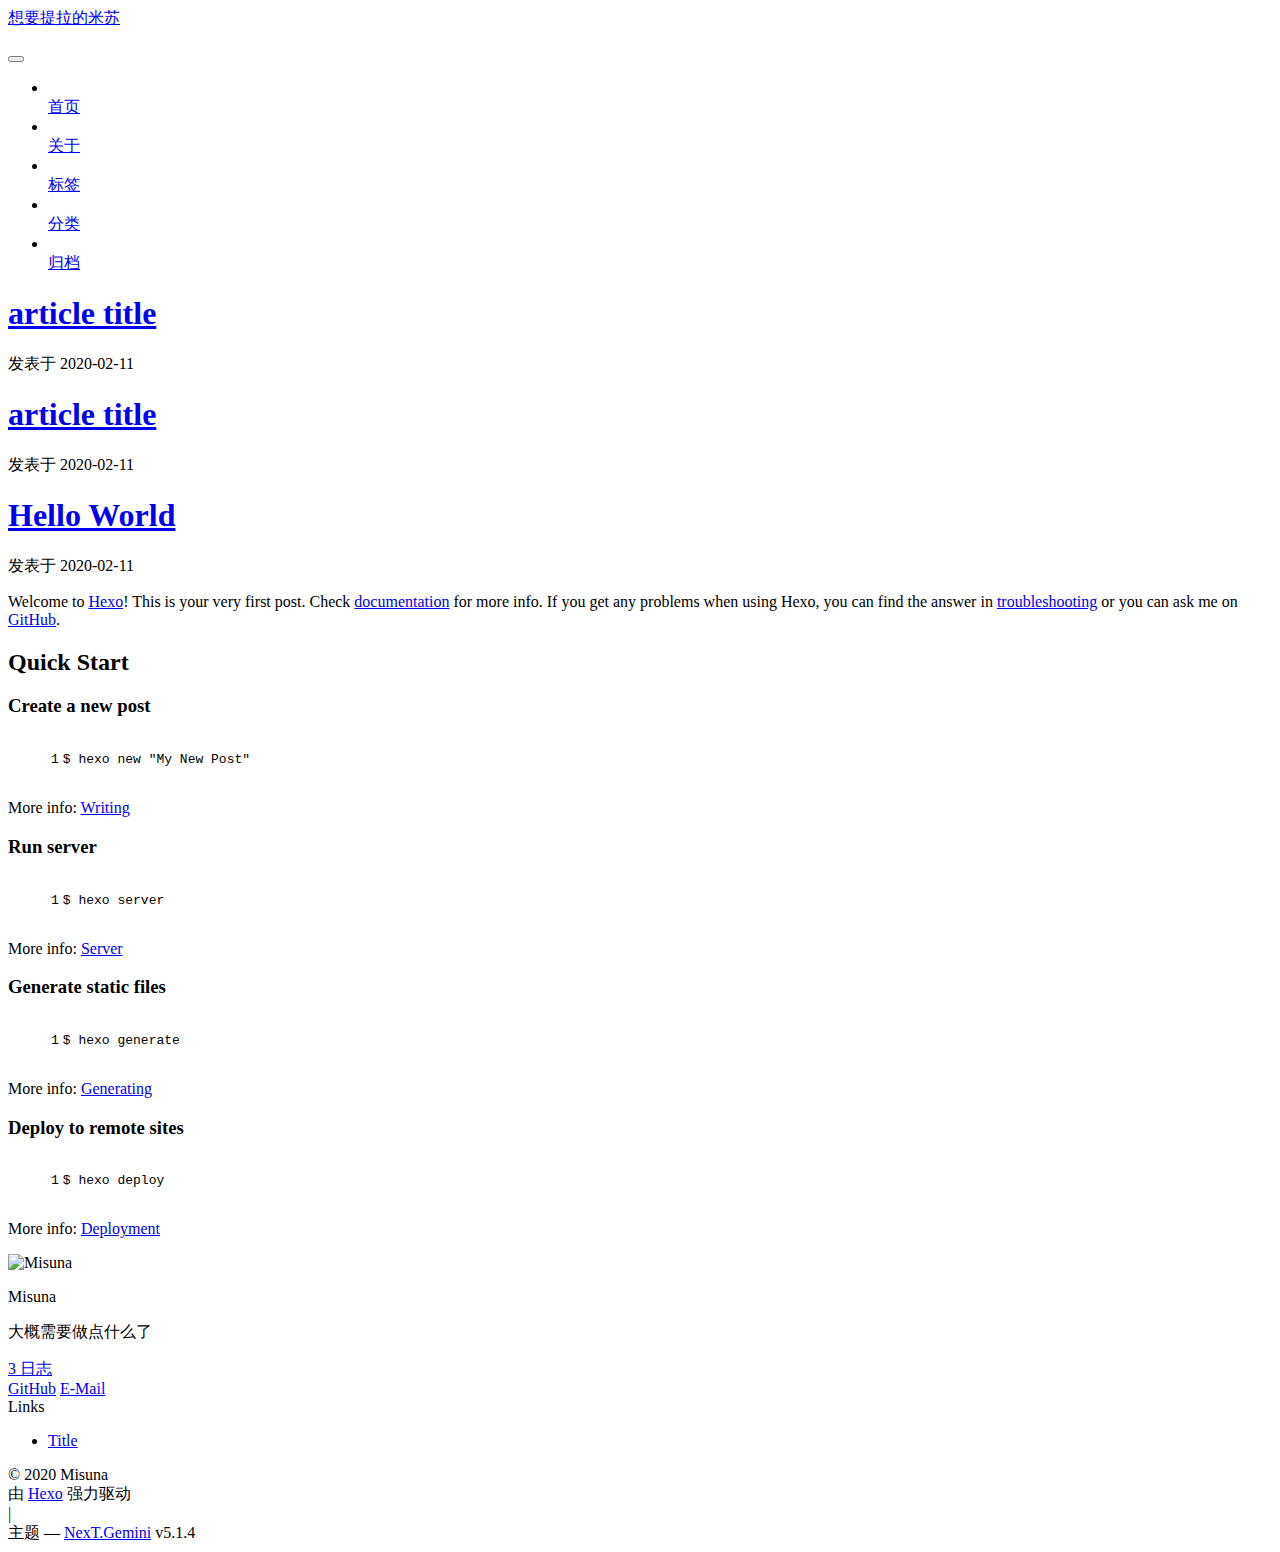
==== commit 2fd3f7f8: "Site updated: 2020-02-12 00:13:49" ====
--- a/index.html
+++ b/index.html
@@ -40,29 +40,29 @@
 
   
   
-  <link href="/lib/fancybox/source/jquery.fancybox.css?v=2.1.5" rel="stylesheet" type="text/css" />
-
-
-
-
-
-
-
-<link href="/lib/font-awesome/css/font-awesome.min.css?v=4.6.2" rel="stylesheet" type="text/css" />
-
-<link href="/css/main.css?v=5.1.4" rel="stylesheet" type="text/css" />
-
-
-  <link rel="apple-touch-icon" sizes="180x180" href="/images/apple-touch-icon-next.png?v=5.1.4">
-
-
-  <link rel="icon" type="image/png" sizes="32x32" href="/images/favicon-32x32-next.png?v=5.1.4">
-
-
-  <link rel="icon" type="image/png" sizes="16x16" href="/images/favicon-16x16-next.png?v=5.1.4">
-
-
-  <link rel="mask-icon" href="/images/logo.svg?v=5.1.4" color="#222">
+  <link href="Misuna.github.io/lib/fancybox/source/jquery.fancybox.css?v=2.1.5" rel="stylesheet" type="text/css" />
+
+
+
+
+
+
+
+<link href="Misuna.github.io/lib/font-awesome/css/font-awesome.min.css?v=4.6.2" rel="stylesheet" type="text/css" />
+
+<link href="Misuna.github.io/css/main.css?v=5.1.4" rel="stylesheet" type="text/css" />
+
+
+  <link rel="apple-touch-icon" sizes="180x180" href="Misuna.github.io/images/apple-touch-icon-next.png?v=5.1.4">
+
+
+  <link rel="icon" type="image/png" sizes="32x32" href="Misuna.github.io/images/favicon-32x32-next.png?v=5.1.4">
+
+
+  <link rel="icon" type="image/png" sizes="16x16" href="Misuna.github.io/images/favicon-16x16-next.png?v=5.1.4">
+
+
+  <link rel="mask-icon" href="Misuna.github.io/images/logo.svg?v=5.1.4" color="#222">
 
 
 
@@ -82,7 +82,7 @@
 <meta name="description" content="大概需要做点什么了">
 <meta property="og:type" content="website">
 <meta property="og:title" content="想要提拉的米苏">
-<meta property="og:url" content="http://yoursite.com/index.html">
+<meta property="og:url" content="https://misunam.github.io/Misuna.github.io/index.html">
 <meta property="og:site_name" content="想要提拉的米苏">
 <meta property="og:description" content="大概需要做点什么了">
 <meta property="article:author" content="Misuna">
@@ -93,7 +93,7 @@
 <script type="text/javascript" id="hexo.configurations">
   var NexT = window.NexT || {};
   var CONFIG = {
-    root: '/',
+    root: 'Misuna.github.io/',
     scheme: 'Gemini',
     version: '5.1.4',
     sidebar: {"position":"left","display":"post","offset":12,"b2t":false,"scrollpercent":false,"onmobile":false},
@@ -116,7 +116,7 @@
 
 
 
-  <link rel="canonical" href="http://yoursite.com/"/>
+  <link rel="canonical" href="https://misunam.github.io/Misuna.github.io/"/>
 
 
 
@@ -151,7 +151,7 @@
     
 
     <div class="custom-logo-site-title">
-      <a href="/"  class="brand" rel="start">
+      <a href="Misuna.github.io/"  class="brand" rel="start">
         <span class="logo-line-before"><i></i></span>
         <span class="site-title">想要提拉的米苏</span>
         <span class="logo-line-after"><i></i></span>
@@ -179,7 +179,7 @@
       
         
         <li class="menu-item menu-item-home">
-          <a href="/%20" rel="section">
+          <a href="Misuna.github.io/%20" rel="section">
             
               <i class="menu-item-icon fa fa-fw fa-home"></i> <br />
             
@@ -189,7 +189,7 @@
       
         
         <li class="menu-item menu-item-about">
-          <a href="/about/%20" rel="section">
+          <a href="Misuna.github.io/about/%20" rel="section">
             
               <i class="menu-item-icon fa fa-fw fa-user"></i> <br />
             
@@ -199,7 +199,7 @@
       
         
         <li class="menu-item menu-item-tags">
-          <a href="/tags/%20" rel="section">
+          <a href="Misuna.github.io/tags/%20" rel="section">
             
               <i class="menu-item-icon fa fa-fw fa-tags"></i> <br />
             
@@ -209,7 +209,7 @@
       
         
         <li class="menu-item menu-item-categories">
-          <a href="/categories/%20" rel="section">
+          <a href="Misuna.github.io/categories/%20" rel="section">
             
               <i class="menu-item-icon fa fa-fw fa-th"></i> <br />
             
@@ -219,7 +219,7 @@
       
         
         <li class="menu-item menu-item-archives">
-          <a href="/archives/%20" rel="section">
+          <a href="Misuna.github.io/archives/%20" rel="section">
             
               <i class="menu-item-icon fa fa-fw fa-archive"></i> <br />
             
@@ -260,12 +260,12 @@
   
   
   <div class="post-block">
-    <link itemprop="mainEntityOfPage" href="http://yoursite.com/2020/02/11/article-title-1/">
+    <link itemprop="mainEntityOfPage" href="https://misunam.github.io/Misuna.github.ioMisuna.github.io/2020/02/11/article-title-1/">
 
     <span hidden itemprop="author" itemscope itemtype="http://schema.org/Person">
       <meta itemprop="name" content="Misuna">
       <meta itemprop="description" content="">
-      <meta itemprop="image" content="/images/avatar.jpg">
+      <meta itemprop="image" content="Misuna.github.io/images/avatar.jpg">
     </span>
 
     <span hidden itemprop="publisher" itemscope itemtype="http://schema.org/Organization">
@@ -279,7 +279,7 @@
         
           <h1 class="post-title" itemprop="name headline">
                 
-                <a class="post-title-link" href="/2020/02/11/article-title-1/" itemprop="url">article title</a></h1>
+                <a class="post-title-link" href="Misuna.github.io/2020/02/11/article-title-1/" itemprop="url">article title</a></h1>
         
 
         <div class="post-meta">
@@ -379,12 +379,12 @@
   
   
   <div class="post-block">
-    <link itemprop="mainEntityOfPage" href="http://yoursite.com/2020/02/11/article-title/">
+    <link itemprop="mainEntityOfPage" href="https://misunam.github.io/Misuna.github.ioMisuna.github.io/2020/02/11/article-title/">
 
     <span hidden itemprop="author" itemscope itemtype="http://schema.org/Person">
       <meta itemprop="name" content="Misuna">
       <meta itemprop="description" content="">
-      <meta itemprop="image" content="/images/avatar.jpg">
+      <meta itemprop="image" content="Misuna.github.io/images/avatar.jpg">
     </span>
 
     <span hidden itemprop="publisher" itemscope itemtype="http://schema.org/Organization">
@@ -398,7 +398,7 @@
         
           <h1 class="post-title" itemprop="name headline">
                 
-                <a class="post-title-link" href="/2020/02/11/article-title/" itemprop="url">article title</a></h1>
+                <a class="post-title-link" href="Misuna.github.io/2020/02/11/article-title/" itemprop="url">article title</a></h1>
         
 
         <div class="post-meta">
@@ -498,12 +498,12 @@
   
   
   <div class="post-block">
-    <link itemprop="mainEntityOfPage" href="http://yoursite.com/2020/02/11/hello-world/">
+    <link itemprop="mainEntityOfPage" href="https://misunam.github.io/Misuna.github.ioMisuna.github.io/2020/02/11/hello-world/">
 
     <span hidden itemprop="author" itemscope itemtype="http://schema.org/Person">
       <meta itemprop="name" content="Misuna">
       <meta itemprop="description" content="">
-      <meta itemprop="image" content="/images/avatar.jpg">
+      <meta itemprop="image" content="Misuna.github.io/images/avatar.jpg">
     </span>
 
     <span hidden itemprop="publisher" itemscope itemtype="http://schema.org/Organization">
@@ -517,7 +517,7 @@
         
           <h1 class="post-title" itemprop="name headline">
                 
-                <a class="post-title-link" href="/2020/02/11/hello-world/" itemprop="url">Hello World</a></h1>
+                <a class="post-title-link" href="Misuna.github.io/2020/02/11/hello-world/" itemprop="url">Hello World</a></h1>
         
 
         <div class="post-meta">
@@ -653,7 +653,7 @@
           <div class="site-author motion-element" itemprop="author" itemscope itemtype="http://schema.org/Person">
             
               <img class="site-author-image" itemprop="image"
-                src="/images/avatar.jpg"
+                src="Misuna.github.io/images/avatar.jpg"
                 alt="Misuna" />
             
               <p class="site-author-name" itemprop="name">Misuna</p>
@@ -665,7 +665,7 @@
             
               <div class="site-state-item site-state-posts">
               
-                <a href="/archives/%20%7C%7C%20archive">
+                <a href="Misuna.github.io/archives/%20%7C%7C%20archive">
               
                   <span class="site-state-item-count">3</span>
                   <span class="site-state-item-name">日志</span>
@@ -817,65 +817,65 @@
 
   
   
-    <script type="text/javascript" src="/lib/jquery/index.js?v=2.1.3"></script>
-  
-
-  
-  
-    <script type="text/javascript" src="/lib/fastclick/lib/fastclick.min.js?v=1.0.6"></script>
-  
-
-  
-  
-    <script type="text/javascript" src="/lib/jquery_lazyload/jquery.lazyload.js?v=1.9.7"></script>
-  
-
-  
-  
-    <script type="text/javascript" src="/lib/velocity/velocity.min.js?v=1.2.1"></script>
-  
-
-  
-  
-    <script type="text/javascript" src="/lib/velocity/velocity.ui.min.js?v=1.2.1"></script>
-  
-
-  
-  
-    <script type="text/javascript" src="/lib/fancybox/source/jquery.fancybox.pack.js?v=2.1.5"></script>
-  
-
-  
-  
-    <script type="text/javascript" src="/lib/canvas-nest/canvas-nest.min.js"></script>
-  
-
-
-  
-
-
-  <script type="text/javascript" src="/js/src/utils.js?v=5.1.4"></script>
-
-  <script type="text/javascript" src="/js/src/motion.js?v=5.1.4"></script>
-
-
-
-  
-  
-
-
-  <script type="text/javascript" src="/js/src/affix.js?v=5.1.4"></script>
-
-  <script type="text/javascript" src="/js/src/schemes/pisces.js?v=5.1.4"></script>
-
-
-
-  
-
-  
-
-
-  <script type="text/javascript" src="/js/src/bootstrap.js?v=5.1.4"></script>
+    <script type="text/javascript" src="Misuna.github.io/lib/jquery/index.js?v=2.1.3"></script>
+  
+
+  
+  
+    <script type="text/javascript" src="Misuna.github.io/lib/fastclick/lib/fastclick.min.js?v=1.0.6"></script>
+  
+
+  
+  
+    <script type="text/javascript" src="Misuna.github.io/lib/jquery_lazyload/jquery.lazyload.js?v=1.9.7"></script>
+  
+
+  
+  
+    <script type="text/javascript" src="Misuna.github.io/lib/velocity/velocity.min.js?v=1.2.1"></script>
+  
+
+  
+  
+    <script type="text/javascript" src="Misuna.github.io/lib/velocity/velocity.ui.min.js?v=1.2.1"></script>
+  
+
+  
+  
+    <script type="text/javascript" src="Misuna.github.io/lib/fancybox/source/jquery.fancybox.pack.js?v=2.1.5"></script>
+  
+
+  
+  
+    <script type="text/javascript" src="Misuna.github.io/lib/canvas-nest/canvas-nest.min.js"></script>
+  
+
+
+  
+
+
+  <script type="text/javascript" src="Misuna.github.io/js/src/utils.js?v=5.1.4"></script>
+
+  <script type="text/javascript" src="Misuna.github.io/js/src/motion.js?v=5.1.4"></script>
+
+
+
+  
+  
+
+
+  <script type="text/javascript" src="Misuna.github.io/js/src/affix.js?v=5.1.4"></script>
+
+  <script type="text/javascript" src="Misuna.github.io/js/src/schemes/pisces.js?v=5.1.4"></script>
+
+
+
+  
+
+  
+
+
+  <script type="text/javascript" src="Misuna.github.io/js/src/bootstrap.js?v=5.1.4"></script>
 
 
 
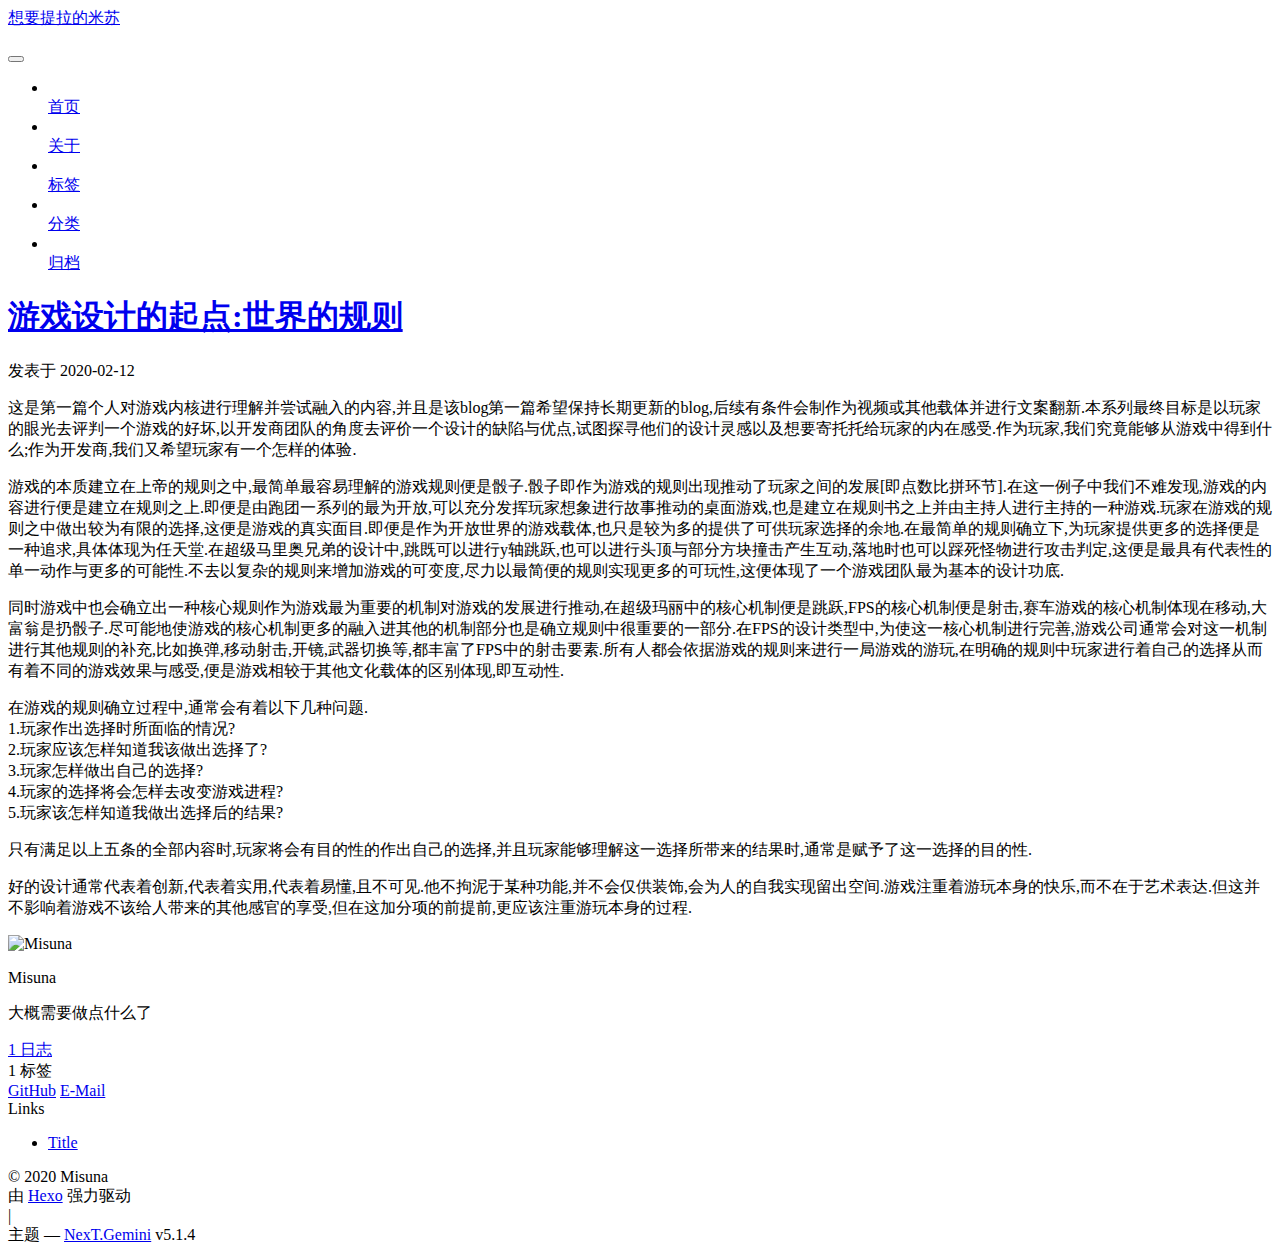
==== commit d3115cef: "Site updated: 2020-02-12 01:32:38" ====
--- a/index.html
+++ b/index.html
@@ -40,29 +40,29 @@
 
   
   
-  <link href="Misuna.github.io/lib/fancybox/source/jquery.fancybox.css?v=2.1.5" rel="stylesheet" type="text/css" />
-
-
-
-
-
-
-
-<link href="Misuna.github.io/lib/font-awesome/css/font-awesome.min.css?v=4.6.2" rel="stylesheet" type="text/css" />
-
-<link href="Misuna.github.io/css/main.css?v=5.1.4" rel="stylesheet" type="text/css" />
-
-
-  <link rel="apple-touch-icon" sizes="180x180" href="Misuna.github.io/images/apple-touch-icon-next.png?v=5.1.4">
-
-
-  <link rel="icon" type="image/png" sizes="32x32" href="Misuna.github.io/images/favicon-32x32-next.png?v=5.1.4">
-
-
-  <link rel="icon" type="image/png" sizes="16x16" href="Misuna.github.io/images/favicon-16x16-next.png?v=5.1.4">
-
-
-  <link rel="mask-icon" href="Misuna.github.io/images/logo.svg?v=5.1.4" color="#222">
+  <link href="/Misuna.github.io/lib/fancybox/source/jquery.fancybox.css?v=2.1.5" rel="stylesheet" type="text/css" />
+
+
+
+
+
+
+
+<link href="/Misuna.github.io/lib/font-awesome/css/font-awesome.min.css?v=4.6.2" rel="stylesheet" type="text/css" />
+
+<link href="/Misuna.github.io/css/main.css?v=5.1.4" rel="stylesheet" type="text/css" />
+
+
+  <link rel="apple-touch-icon" sizes="180x180" href="/Misuna.github.io/images/apple-touch-icon-next.png?v=5.1.4">
+
+
+  <link rel="icon" type="image/png" sizes="32x32" href="/Misuna.github.io/images/favicon-32x32-next.png?v=5.1.4">
+
+
+  <link rel="icon" type="image/png" sizes="16x16" href="/Misuna.github.io/images/favicon-16x16-next.png?v=5.1.4">
+
+
+  <link rel="mask-icon" href="/Misuna.github.io/images/logo.svg?v=5.1.4" color="#222">
 
 
 
@@ -93,7 +93,7 @@
 <script type="text/javascript" id="hexo.configurations">
   var NexT = window.NexT || {};
   var CONFIG = {
-    root: 'Misuna.github.io/',
+    root: '/Misuna.github.io/',
     scheme: 'Gemini',
     version: '5.1.4',
     sidebar: {"position":"left","display":"post","offset":12,"b2t":false,"scrollpercent":false,"onmobile":false},
@@ -151,7 +151,7 @@
     
 
     <div class="custom-logo-site-title">
-      <a href="Misuna.github.io/"  class="brand" rel="start">
+      <a href="/Misuna.github.io/"  class="brand" rel="start">
         <span class="logo-line-before"><i></i></span>
         <span class="site-title">想要提拉的米苏</span>
         <span class="logo-line-after"><i></i></span>
@@ -179,7 +179,7 @@
       
         
         <li class="menu-item menu-item-home">
-          <a href="Misuna.github.io/%20" rel="section">
+          <a href="/Misuna.github.io/%20" rel="section">
             
               <i class="menu-item-icon fa fa-fw fa-home"></i> <br />
             
@@ -189,7 +189,7 @@
       
         
         <li class="menu-item menu-item-about">
-          <a href="Misuna.github.io/about/%20" rel="section">
+          <a href="/Misuna.github.io/about/%20" rel="section">
             
               <i class="menu-item-icon fa fa-fw fa-user"></i> <br />
             
@@ -199,7 +199,7 @@
       
         
         <li class="menu-item menu-item-tags">
-          <a href="Misuna.github.io/tags/%20" rel="section">
+          <a href="/Misuna.github.io/tags/%20" rel="section">
             
               <i class="menu-item-icon fa fa-fw fa-tags"></i> <br />
             
@@ -209,7 +209,7 @@
       
         
         <li class="menu-item menu-item-categories">
-          <a href="Misuna.github.io/categories/%20" rel="section">
+          <a href="/Misuna.github.io/categories/%20" rel="section">
             
               <i class="menu-item-icon fa fa-fw fa-th"></i> <br />
             
@@ -219,7 +219,7 @@
       
         
         <li class="menu-item menu-item-archives">
-          <a href="Misuna.github.io/archives/%20" rel="section">
+          <a href="/Misuna.github.io/archives/%20" rel="section">
             
               <i class="menu-item-icon fa fa-fw fa-archive"></i> <br />
             
@@ -260,12 +260,12 @@
   
   
   <div class="post-block">
-    <link itemprop="mainEntityOfPage" href="https://misunam.github.io/Misuna.github.ioMisuna.github.io/2020/02/11/article-title-1/">
+    <link itemprop="mainEntityOfPage" href="https://misunam.github.io/Misuna.github.io/Misuna.github.io/2020/02/12/article-title/">
 
     <span hidden itemprop="author" itemscope itemtype="http://schema.org/Person">
       <meta itemprop="name" content="Misuna">
       <meta itemprop="description" content="">
-      <meta itemprop="image" content="Misuna.github.io/images/avatar.jpg">
+      <meta itemprop="image" content="/Misuna.github.io/images/avatar.jpg">
     </span>
 
     <span hidden itemprop="publisher" itemscope itemtype="http://schema.org/Organization">
@@ -279,7 +279,7 @@
         
           <h1 class="post-title" itemprop="name headline">
                 
-                <a class="post-title-link" href="Misuna.github.io/2020/02/11/article-title-1/" itemprop="url">article title</a></h1>
+                <a class="post-title-link" href="/Misuna.github.io/2020/02/12/article-title/" itemprop="url">游戏设计的起点:世界的规则</a></h1>
         
 
         <div class="post-meta">
@@ -291,8 +291,8 @@
               
                 <span class="post-meta-item-text">发表于</span>
               
-              <time title="创建于" itemprop="dateCreated datePublished" datetime="2020-02-11T22:12:03+08:00">
-                2020-02-11
+              <time title="创建于" itemprop="dateCreated datePublished" datetime="2020-02-12T01:28:57+08:00">
+                2020-02-12
               </time>
             
 
@@ -331,257 +331,12 @@
       
         
           
-            
-          
-        
-      
-    </div>
-    
-    
-    
-
-    
-
-    
-
-    
-
-    <footer class="post-footer">
-      
-
-      
-
-      
-
-      
-      
-        <div class="post-eof"></div>
-      
-    </footer>
-  </div>
-  
-  
-  
-  </article>
-
-
-    
-      
-
-  
-
-  
-  
-  
-
-  <article class="post post-type-normal" itemscope itemtype="http://schema.org/Article">
-  
-  
-  
-  <div class="post-block">
-    <link itemprop="mainEntityOfPage" href="https://misunam.github.io/Misuna.github.ioMisuna.github.io/2020/02/11/article-title/">
-
-    <span hidden itemprop="author" itemscope itemtype="http://schema.org/Person">
-      <meta itemprop="name" content="Misuna">
-      <meta itemprop="description" content="">
-      <meta itemprop="image" content="Misuna.github.io/images/avatar.jpg">
-    </span>
-
-    <span hidden itemprop="publisher" itemscope itemtype="http://schema.org/Organization">
-      <meta itemprop="name" content="想要提拉的米苏">
-    </span>
-
-    
-      <header class="post-header">
-
-        
-        
-          <h1 class="post-title" itemprop="name headline">
-                
-                <a class="post-title-link" href="Misuna.github.io/2020/02/11/article-title/" itemprop="url">article title</a></h1>
-        
-
-        <div class="post-meta">
-          <span class="post-time">
-            
-              <span class="post-meta-item-icon">
-                <i class="fa fa-calendar-o"></i>
-              </span>
-              
-                <span class="post-meta-item-text">发表于</span>
-              
-              <time title="创建于" itemprop="dateCreated datePublished" datetime="2020-02-11T22:09:51+08:00">
-                2020-02-11
-              </time>
-            
-
-            
-
-            
-          </span>
-
-          
-
-          
-            
-          
-
-          
-          
-
-          
-
-          
-
-          
-
-        </div>
-      </header>
-    
-
-    
-    
-    
-    <div class="post-body" itemprop="articleBody">
-
-      
-      
-
-      
-        
-          
-            
-          
-        
-      
-    </div>
-    
-    
-    
-
-    
-
-    
-
-    
-
-    <footer class="post-footer">
-      
-
-      
-
-      
-
-      
-      
-        <div class="post-eof"></div>
-      
-    </footer>
-  </div>
-  
-  
-  
-  </article>
-
-
-    
-      
-
-  
-
-  
-  
-  
-
-  <article class="post post-type-normal" itemscope itemtype="http://schema.org/Article">
-  
-  
-  
-  <div class="post-block">
-    <link itemprop="mainEntityOfPage" href="https://misunam.github.io/Misuna.github.ioMisuna.github.io/2020/02/11/hello-world/">
-
-    <span hidden itemprop="author" itemscope itemtype="http://schema.org/Person">
-      <meta itemprop="name" content="Misuna">
-      <meta itemprop="description" content="">
-      <meta itemprop="image" content="Misuna.github.io/images/avatar.jpg">
-    </span>
-
-    <span hidden itemprop="publisher" itemscope itemtype="http://schema.org/Organization">
-      <meta itemprop="name" content="想要提拉的米苏">
-    </span>
-
-    
-      <header class="post-header">
-
-        
-        
-          <h1 class="post-title" itemprop="name headline">
-                
-                <a class="post-title-link" href="Misuna.github.io/2020/02/11/hello-world/" itemprop="url">Hello World</a></h1>
-        
-
-        <div class="post-meta">
-          <span class="post-time">
-            
-              <span class="post-meta-item-icon">
-                <i class="fa fa-calendar-o"></i>
-              </span>
-              
-                <span class="post-meta-item-text">发表于</span>
-              
-              <time title="创建于" itemprop="dateCreated datePublished" datetime="2020-02-11T21:26:32+08:00">
-                2020-02-11
-              </time>
-            
-
-            
-
-            
-          </span>
-
-          
-
-          
-            
-          
-
-          
-          
-
-          
-
-          
-
-          
-
-        </div>
-      </header>
-    
-
-    
-    
-    
-    <div class="post-body" itemprop="articleBody">
-
-      
-      
-
-      
-        
-          
-            <p>Welcome to <a href="https://hexo.io/" target="_blank" rel="noopener">Hexo</a>! This is your very first post. Check <a href="https://hexo.io/docs/" target="_blank" rel="noopener">documentation</a> for more info. If you get any problems when using Hexo, you can find the answer in <a href="https://hexo.io/docs/troubleshooting.html" target="_blank" rel="noopener">troubleshooting</a> or you can ask me on <a href="https://github.com/hexojs/hexo/issues" target="_blank" rel="noopener">GitHub</a>.</p>
-<h2 id="Quick-Start"><a href="#Quick-Start" class="headerlink" title="Quick Start"></a>Quick Start</h2><h3 id="Create-a-new-post"><a href="#Create-a-new-post" class="headerlink" title="Create a new post"></a>Create a new post</h3><figure class="highlight bash"><table><tr><td class="gutter"><pre><span class="line">1</span><br></pre></td><td class="code"><pre><span class="line">$ hexo new <span class="string">"My New Post"</span></span><br></pre></td></tr></table></figure>
-
-<p>More info: <a href="https://hexo.io/docs/writing.html" target="_blank" rel="noopener">Writing</a></p>
-<h3 id="Run-server"><a href="#Run-server" class="headerlink" title="Run server"></a>Run server</h3><figure class="highlight bash"><table><tr><td class="gutter"><pre><span class="line">1</span><br></pre></td><td class="code"><pre><span class="line">$ hexo server</span><br></pre></td></tr></table></figure>
-
-<p>More info: <a href="https://hexo.io/docs/server.html" target="_blank" rel="noopener">Server</a></p>
-<h3 id="Generate-static-files"><a href="#Generate-static-files" class="headerlink" title="Generate static files"></a>Generate static files</h3><figure class="highlight bash"><table><tr><td class="gutter"><pre><span class="line">1</span><br></pre></td><td class="code"><pre><span class="line">$ hexo generate</span><br></pre></td></tr></table></figure>
-
-<p>More info: <a href="https://hexo.io/docs/generating.html" target="_blank" rel="noopener">Generating</a></p>
-<h3 id="Deploy-to-remote-sites"><a href="#Deploy-to-remote-sites" class="headerlink" title="Deploy to remote sites"></a>Deploy to remote sites</h3><figure class="highlight bash"><table><tr><td class="gutter"><pre><span class="line">1</span><br></pre></td><td class="code"><pre><span class="line">$ hexo deploy</span><br></pre></td></tr></table></figure>
-
-<p>More info: <a href="https://hexo.io/docs/one-command-deployment.html" target="_blank" rel="noopener">Deployment</a></p>
+            <p>这是第一篇个人对游戏内核进行理解并尝试融入的内容,并且是该blog第一篇希望保持长期更新的blog,后续有条件会制作为视频或其他载体并进行文案翻新.本系列最终目标是以玩家的眼光去评判一个游戏的好坏,以开发商团队的角度去评价一个设计的缺陷与优点,试图探寻他们的设计灵感以及想要寄托托给玩家的内在感受.作为玩家,我们究竟能够从游戏中得到什么;作为开发商,我们又希望玩家有一个怎样的体验.</p>
+<p>游戏的本质建立在上帝的规则之中,最简单最容易理解的游戏规则便是骰子.骰子即作为游戏的规则出现推动了玩家之间的发展[即点数比拼环节].在这一例子中我们不难发现,游戏的内容进行便是建立在规则之上.即便是由跑团一系列的最为开放,可以充分发挥玩家想象进行故事推动的桌面游戏,也是建立在规则书之上并由主持人进行主持的一种游戏.玩家在游戏的规则之中做出较为有限的选择,这便是游戏的真实面目.即便是作为开放世界的游戏载体,也只是较为多的提供了可供玩家选择的余地.在最简单的规则确立下,为玩家提供更多的选择便是一种追求,具体体现为任天堂.在超级马里奥兄弟的设计中,跳既可以进行y轴跳跃,也可以进行头顶与部分方块撞击产生互动,落地时也可以踩死怪物进行攻击判定,这便是最具有代表性的单一动作与更多的可能性.不去以复杂的规则来增加游戏的可变度,尽力以最简便的规则实现更多的可玩性,这便体现了一个游戏团队最为基本的设计功底.</p>
+<p>同时游戏中也会确立出一种核心规则作为游戏最为重要的机制对游戏的发展进行推动,在超级玛丽中的核心机制便是跳跃,FPS的核心机制便是射击,赛车游戏的核心机制体现在移动,大富翁是扔骰子.尽可能地使游戏的核心机制更多的融入进其他的机制部分也是确立规则中很重要的一部分.在FPS的设计类型中,为使这一核心机制进行完善,游戏公司通常会对这一机制进行其他规则的补充,比如换弹,移动射击,开镜,武器切换等,都丰富了FPS中的射击要素.所有人都会依据游戏的规则来进行一局游戏的游玩,在明确的规则中玩家进行着自己的选择从而有着不同的游戏效果与感受,便是游戏相较于其他文化载体的区别体现,即互动性.</p>
+<p>在游戏的规则确立过程中,通常会有着以下几种问题.<br>1.玩家作出选择时所面临的情况?<br>2.玩家应该怎样知道我该做出选择了?<br>3.玩家怎样做出自己的选择?<br>4.玩家的选择将会怎样去改变游戏进程?<br>5.玩家该怎样知道我做出选择后的结果?</p>
+<p>只有满足以上五条的全部内容时,玩家将会有目的性的作出自己的选择,并且玩家能够理解这一选择所带来的结果时,通常是赋予了这一选择的目的性.</p>
+<p>好的设计通常代表着创新,代表着实用,代表着易懂,且不可见.他不拘泥于某种功能,并不会仅供装饰,会为人的自我实现留出空间.游戏注重着游玩本身的快乐,而不在于艺术表达.但这并不影响着游戏不该给人带来的其他感官的享受,但在这加分项的前提前,更应该注重游玩本身的过程.</p>
 
           
         
@@ -653,7 +408,7 @@
           <div class="site-author motion-element" itemprop="author" itemscope itemtype="http://schema.org/Person">
             
               <img class="site-author-image" itemprop="image"
-                src="Misuna.github.io/images/avatar.jpg"
+                src="/Misuna.github.io/images/avatar.jpg"
                 alt="Misuna" />
             
               <p class="site-author-name" itemprop="name">Misuna</p>
@@ -665,9 +420,9 @@
             
               <div class="site-state-item site-state-posts">
               
-                <a href="Misuna.github.io/archives/%20%7C%7C%20archive">
+                <a href="/Misuna.github.io/archives/%20%7C%7C%20archive">
               
-                  <span class="site-state-item-count">3</span>
+                  <span class="site-state-item-count">1</span>
                   <span class="site-state-item-name">日志</span>
                 </a>
               </div>
@@ -675,6 +430,15 @@
 
             
 
+            
+              
+              
+              <div class="site-state-item site-state-tags">
+                
+                  <span class="site-state-item-count">1</span>
+                  <span class="site-state-item-name">标签</span>
+                
+              </div>
             
 
           </nav>
@@ -817,65 +581,65 @@
 
   
   
-    <script type="text/javascript" src="Misuna.github.io/lib/jquery/index.js?v=2.1.3"></script>
-  
-
-  
-  
-    <script type="text/javascript" src="Misuna.github.io/lib/fastclick/lib/fastclick.min.js?v=1.0.6"></script>
-  
-
-  
-  
-    <script type="text/javascript" src="Misuna.github.io/lib/jquery_lazyload/jquery.lazyload.js?v=1.9.7"></script>
-  
-
-  
-  
-    <script type="text/javascript" src="Misuna.github.io/lib/velocity/velocity.min.js?v=1.2.1"></script>
-  
-
-  
-  
-    <script type="text/javascript" src="Misuna.github.io/lib/velocity/velocity.ui.min.js?v=1.2.1"></script>
-  
-
-  
-  
-    <script type="text/javascript" src="Misuna.github.io/lib/fancybox/source/jquery.fancybox.pack.js?v=2.1.5"></script>
-  
-
-  
-  
-    <script type="text/javascript" src="Misuna.github.io/lib/canvas-nest/canvas-nest.min.js"></script>
-  
-
-
-  
-
-
-  <script type="text/javascript" src="Misuna.github.io/js/src/utils.js?v=5.1.4"></script>
-
-  <script type="text/javascript" src="Misuna.github.io/js/src/motion.js?v=5.1.4"></script>
-
-
-
-  
-  
-
-
-  <script type="text/javascript" src="Misuna.github.io/js/src/affix.js?v=5.1.4"></script>
-
-  <script type="text/javascript" src="Misuna.github.io/js/src/schemes/pisces.js?v=5.1.4"></script>
-
-
-
-  
-
-  
-
-
-  <script type="text/javascript" src="Misuna.github.io/js/src/bootstrap.js?v=5.1.4"></script>
+    <script type="text/javascript" src="/Misuna.github.io/lib/jquery/index.js?v=2.1.3"></script>
+  
+
+  
+  
+    <script type="text/javascript" src="/Misuna.github.io/lib/fastclick/lib/fastclick.min.js?v=1.0.6"></script>
+  
+
+  
+  
+    <script type="text/javascript" src="/Misuna.github.io/lib/jquery_lazyload/jquery.lazyload.js?v=1.9.7"></script>
+  
+
+  
+  
+    <script type="text/javascript" src="/Misuna.github.io/lib/velocity/velocity.min.js?v=1.2.1"></script>
+  
+
+  
+  
+    <script type="text/javascript" src="/Misuna.github.io/lib/velocity/velocity.ui.min.js?v=1.2.1"></script>
+  
+
+  
+  
+    <script type="text/javascript" src="/Misuna.github.io/lib/fancybox/source/jquery.fancybox.pack.js?v=2.1.5"></script>
+  
+
+  
+  
+    <script type="text/javascript" src="/Misuna.github.io/lib/canvas-nest/canvas-nest.min.js"></script>
+  
+
+
+  
+
+
+  <script type="text/javascript" src="/Misuna.github.io/js/src/utils.js?v=5.1.4"></script>
+
+  <script type="text/javascript" src="/Misuna.github.io/js/src/motion.js?v=5.1.4"></script>
+
+
+
+  
+  
+
+
+  <script type="text/javascript" src="/Misuna.github.io/js/src/affix.js?v=5.1.4"></script>
+
+  <script type="text/javascript" src="/Misuna.github.io/js/src/schemes/pisces.js?v=5.1.4"></script>
+
+
+
+  
+
+  
+
+
+  <script type="text/javascript" src="/Misuna.github.io/js/src/bootstrap.js?v=5.1.4"></script>
 
 
 
